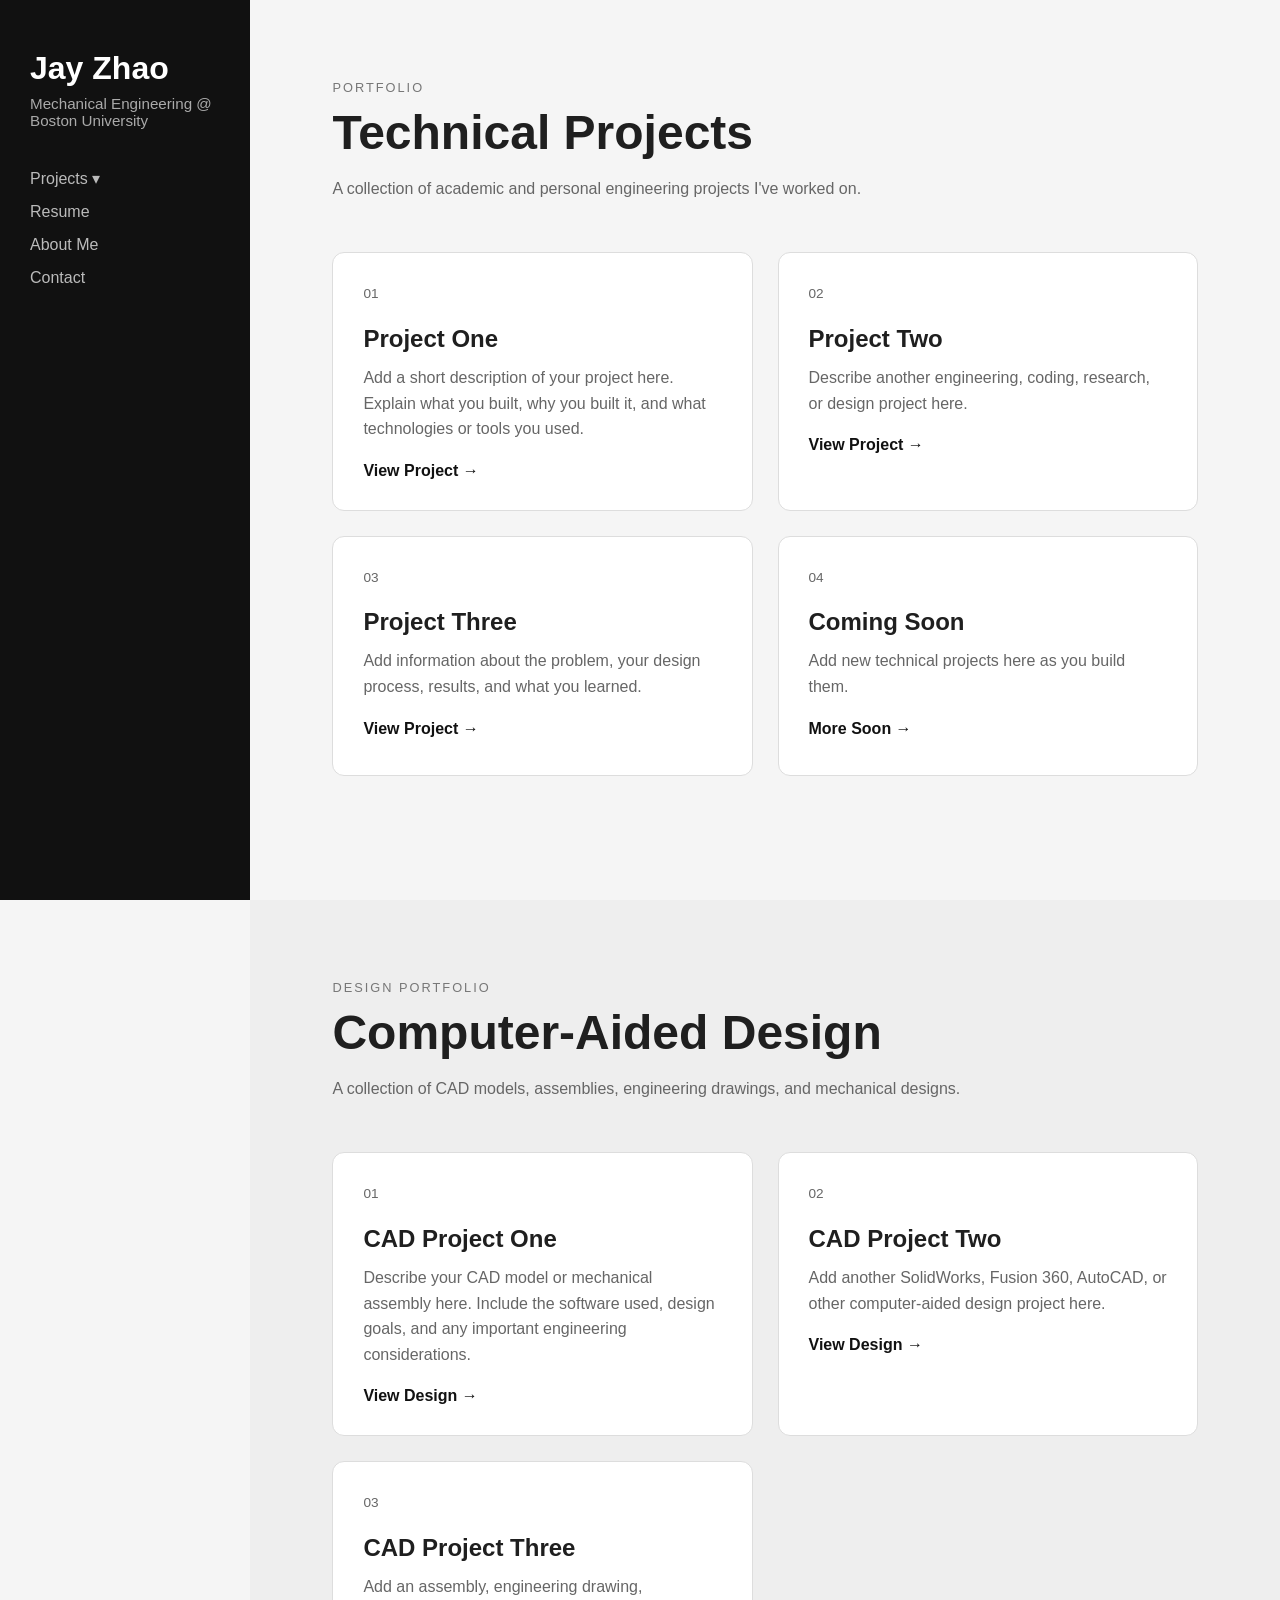
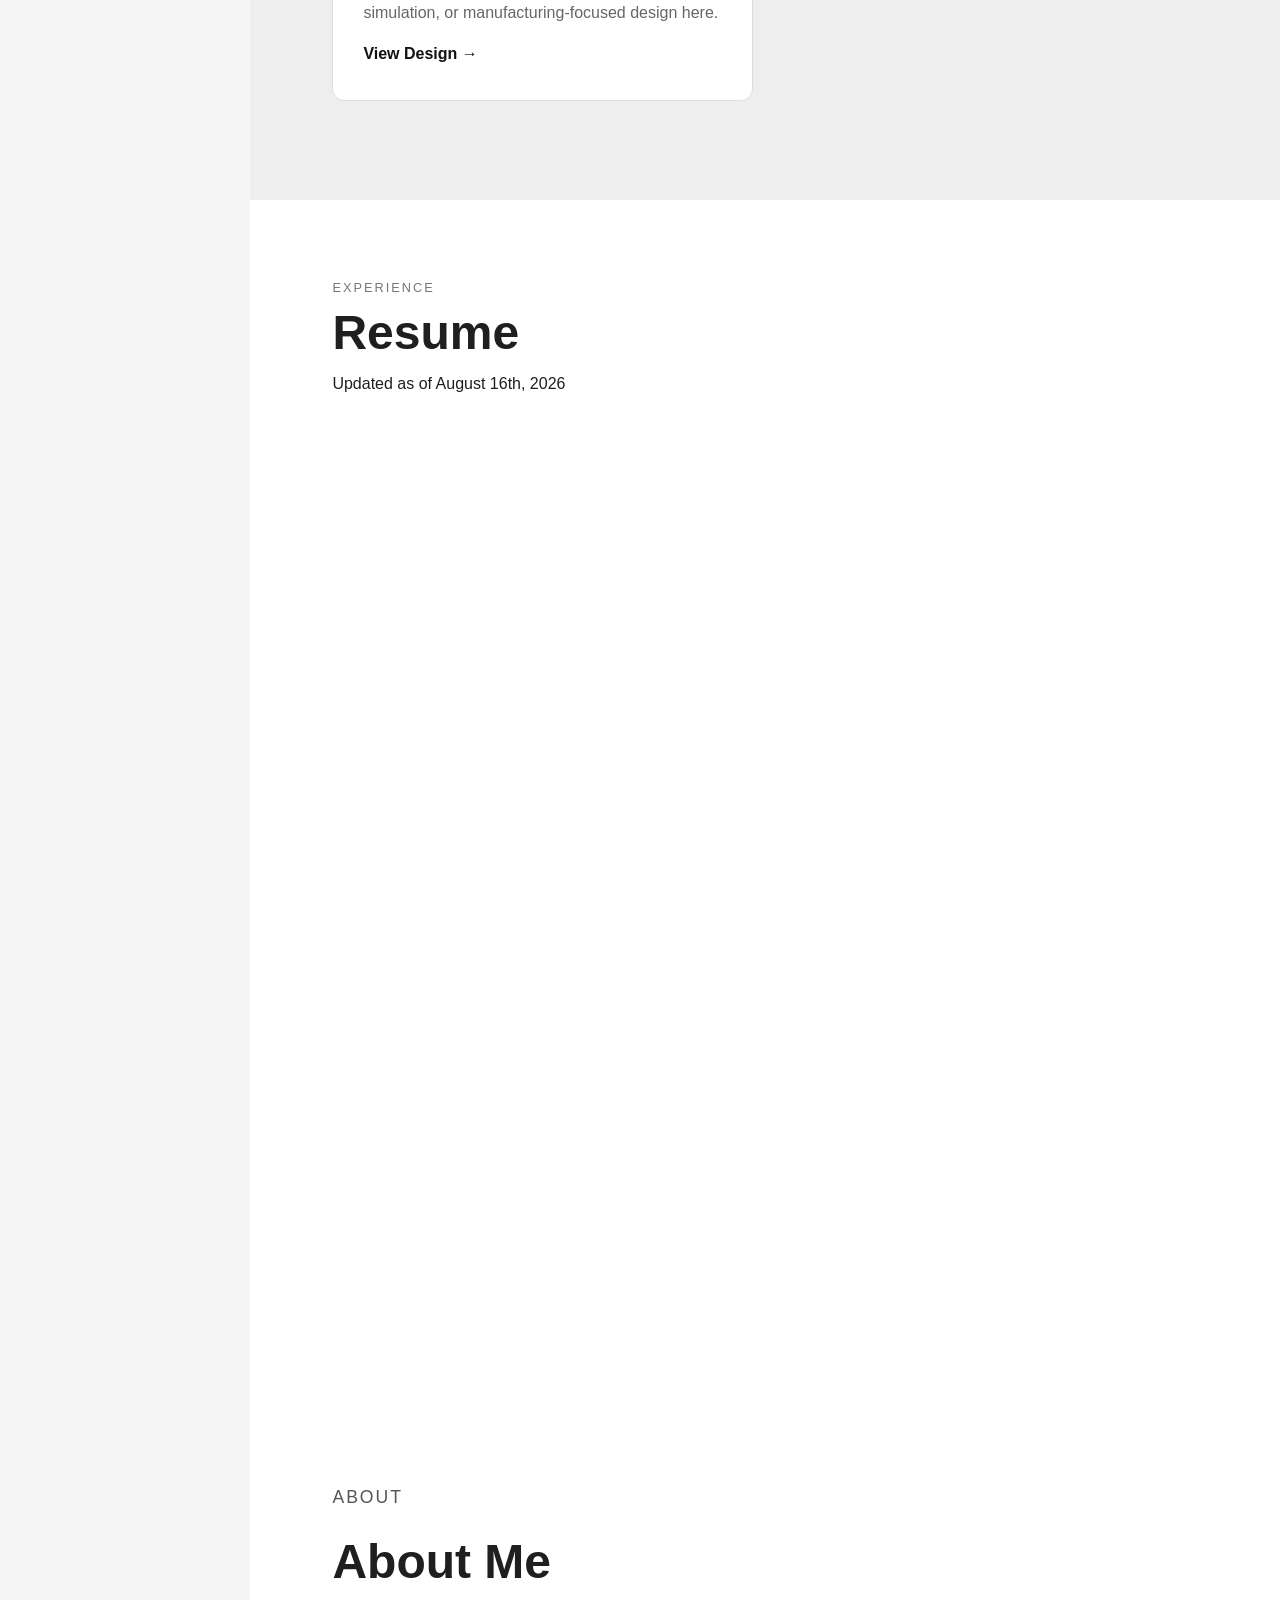
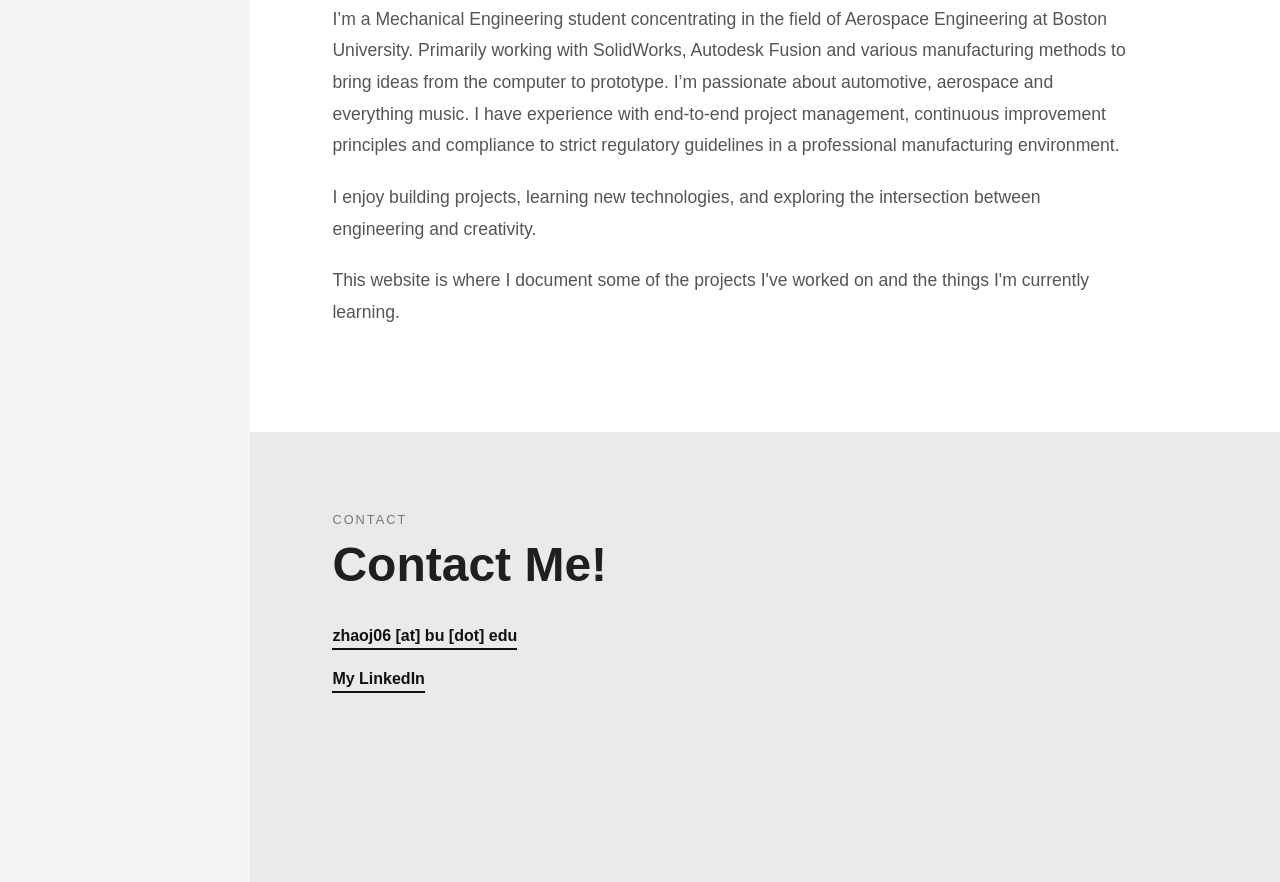
==== index.html @ 16b88229 "Update index.html" ====
<!DOCTYPE html>
<html lang="en">
<head>
  <meta charset="UTF-8" />
  <meta name="viewport" content="width=device-width, initial-scale=1.0" />
  <title>Jay Zhao | Portfolio</title>

  <style>
    * {
      box-sizing: border-box;
      margin: 0;
      padding: 0;
    }

    html {
      scroll-behavior: smooth;
    }

    body {
      font-family: Arial, Helvetica, sans-serif;
      background: #f5f5f5;
      color: #1f1f1f;
    }

    /* LEFT SIDEBAR */
    .sidebar {
      position: fixed;
      left: 0;
      top: 0;
      width: 250px;
      height: 100vh;
      background: #111;
      color: white;
      padding: 50px 30px;
      display: flex;
      flex-direction: column;
      justify-content: space-between;
    }

    .sidebar h1 {
      font-size: 2rem;
      margin-bottom: 8px;
    }

    .sidebar .subtitle {
      color: #aaa;
      font-size: 0.95rem;
      margin-bottom: 40px;
    }

    .nav-links {
      display: flex;
      flex-direction: column;
      gap: 15px;
    }

    .nav-links a {
      color: #bbb;
      text-decoration: none;
      font-size: 1rem;
      transition: 0.2s;
    }

    .nav-links a:hover {
      color: white;
      padding-left: 5px;
    }

    /* PROJECT DROPDOWN */
    .dropdown {
      display: flex;
      flex-direction: column;
    }

    .dropdown-btn {
      background: none;
      border: none;
      color: #bbb;
      font-size: 1rem;
      text-align: left;
      padding: 0;
      cursor: pointer;
      font-family: inherit;
    }

    .dropdown-btn:hover {
      color: white;
    }

    .dropdown-content {
      display: none;
      flex-direction: column;
      gap: 10px;
      margin-top: 12px;
      margin-left: 15px;
    }

    .dropdown:hover .dropdown-content {
      display: flex;
    }

    .dropdown-content a {
      font-size: 0.9rem;
      color: #888;
    }

    .dropdown-content a:hover {
      color: white;
    }

    .sidebar-footer {
      color: #666;
      font-size: 0.8rem;
    }

    /* MAIN CONTENT */
    .main {
      margin-left: 250px;
      min-height: 100vh;
    }

    section {
      padding: 80px 8%;
    }

    /* PROJECTS */
    #technical-projects {
      min-height: 100vh;
    }

    #cad {
      min-height: 100vh;
      background: #eeeeee;
    }

    .section-label {
      text-transform: uppercase;
      letter-spacing: 2px;
      font-size: 0.8rem;
      color: #777;
      margin-bottom: 10px;
    }

    .section-title {
      font-size: 3rem;
      margin-bottom: 15px;
    }

    .section-intro {
      color: #666;
      max-width: 650px;
      margin-bottom: 50px;
      line-height: 1.7;
    }

    .project-grid {
      display: grid;
      grid-template-columns: repeat(2, 1fr);
      gap: 25px;
    }

    .project-card {
      background: white;
      border-radius: 12px;
      padding: 30px;
      min-height: 240px;
      border: 1px solid #ddd;
      transition: 0.25s;
    }

    .project-card:hover {
      transform: translateY(-5px);
      box-shadow: 0 12px 30px rgba(0, 0, 0, 0.08);
    }

    .project-number {
      color: #999;
      font-size: 0.85rem;
      margin-bottom: 35px;
    }

    .project-card h2 {
      font-size: 1.5rem;
      margin-bottom: 12px;
    }

    .project-card p {
      color: #666;
      line-height: 1.6;
      margin-bottom: 20px;
    }

    .project-card a {
      color: #111;
      font-weight: bold;
      text-decoration: none;
    }

    .project-card a:hover {
      text-decoration: underline;
    }

    /* RESUME */
    #resume {
      background: white;
    }

    /* ABOUT */
    #about {
      background: white;
      min-height: 70vh;
    }

    .about-content {
      max-width: 800px;
    }

    .about-content p {
      font-size: 1.1rem;
      line-height: 1.8;
      color: #555;
      margin-bottom: 20px;
    }

    /* CONTACT */
    #contact {
      background: #eaeaea;
      min-height: 50vh;
    }

    .contact-link {
      display: inline-block;
      margin-top: 20px;
      color: #111;
      font-weight: bold;
      text-decoration: none;
      border-bottom: 2px solid #111;
      padding-bottom: 3px;
    }

    /* MOBILE */
    @media (max-width: 800px) {
      .sidebar {
        position: relative;
        width: 100%;
        height: auto;
        padding: 30px 25px;
      }

      .sidebar-footer {
        display: none;
      }

      .nav-links {
        margin-top: 25px;
      }

      .main {
        margin-left: 0;
      }

      .project-grid {
        grid-template-columns: 1fr;
      }

      .section-title {
        font-size: 2.3rem;
      }

      .dropdown-content {
        display: flex;
      }
    }
  </style>
</head>

<body>

  <aside class="sidebar">

    <div>
      <h1>Jay Zhao</h1>

      <p class="subtitle">
        Mechanical Engineering @ Boston University
      </p>

      <nav class="nav-links">

        <div class="dropdown">
          <button class="dropdown-btn">Projects ▾</button>

          <div class="dropdown-content">
            <a href="#technical-projects">Technical Projects</a>
            <a href="#cad">Computer-Aided Design</a>
          </div>
        </div>

        <a href="#resume">Resume</a>
        <a href="#about">About Me</a>
        <a href="#contact">Contact</a>

      </nav>
    </div>

    <div class="sidebar-footer">
    </div>

  </aside>


  <main class="main">

    <!-- TECHNICAL PROJECTS -->
    <section id="technical-projects">

      <p class="section-label">Portfolio</p>

      <h1 class="section-title">
        Technical Projects
      </h1>

      <p class="section-intro">
        A collection of academic and personal engineering projects
        I've worked on.
      </p>


      <div class="project-grid">

        <div class="project-card">
          <p class="project-number">01</p>

          <h2>Project One</h2>

          <p>
            Add a short description of your project here. Explain what
            you built, why you built it, and what technologies or tools
            you used.
          </p>

          <a href="#">View Project →</a>
        </div>


        <div class="project-card">
          <p class="project-number">02</p>

          <h2>Project Two</h2>

          <p>
            Describe another engineering, coding, research, or design
            project here.
          </p>

          <a href="#">View Project →</a>
        </div>


        <div class="project-card">
          <p class="project-number">03</p>

          <h2>Project Three</h2>

          <p>
            Add information about the problem, your design process,
            results, and what you learned.
          </p>

          <a href="#">View Project →</a>
        </div>


        <div class="project-card">
          <p class="project-number">04</p>

          <h2>Coming Soon</h2>

          <p>
            Add new technical projects here as you build them.
          </p>

          <a href="#">More Soon →</a>
        </div>

      </div>

    </section>


    <!-- COMPUTER-AIDED DESIGN -->
    <section id="cad">

      <p class="section-label">Design Portfolio</p>

      <h1 class="section-title">
        Computer-Aided Design
      </h1>

      <p class="section-intro">
        A collection of CAD models, assemblies, engineering drawings,
        and mechanical designs.
      </p>


      <div class="project-grid">

        <div class="project-card">
          <p class="project-number">01</p>

          <h2>CAD Project One</h2>

          <p>
            Describe your CAD model or mechanical assembly here.
            Include the software used, design goals, and any important
            engineering considerations.
          </p>

          <a href="#">View Design →</a>
        </div>


        <div class="project-card">
          <p class="project-number">02</p>

          <h2>CAD Project Two</h2>

          <p>
            Add another SolidWorks, Fusion 360, AutoCAD, or other
            computer-aided design project here.
          </p>

          <a href="#">View Design →</a>
        </div>


        <div class="project-card">
          <p class="project-number">03</p>

          <h2>CAD Project Three</h2>

          <p>
            Add an assembly, engineering drawing, simulation, or
            manufacturing-focused design here.
          </p>

          <a href="#">View Design →</a>
        </div>

      </div>

    </section>


    <!-- RESUME -->
    <section id="resume">

      <p class="section-label">Experience</p>

      <h1 class="section-title">
        Resume
      </h1>

      <p>
        Updated as of August 16th, 2026
      </p>

      <iframe
        src="Zhao Resume 8-13.pdf"
        width="100%"
        height="900px"
        style="border: none; margin-top: 25px;">
      </iframe>

    </section>


    <!-- ABOUT -->
    <section id="about">

      <div class="about-content">

        <p class="section-label">About</p>

        <h1 class="section-title">
          About Me
        </h1>

        <p>
        I’m a Mechanical Engineering student concentrating in the field of Aerospace Engineering at
        Boston University. Primarily working with SolidWorks, Autodesk Fusion
        and various manufacturing methods to bring ideas from the computer to prototype. I’m passionate about automotive, aerospace and everything music. 

        I have experience with end-to-end project management, continuous improvement principles 
        and compliance to strict regulatory guidelines in a professional manufacturing environment.
        </p>

        <p>
          I enjoy building projects, learning new technologies, and
          exploring the intersection between engineering and creativity.
        </p>

        <p>
          This website is where I document some of the projects I've
          worked on and the things I'm currently learning.
        </p>

      </div>

    </section>


    <!-- CONTACT -->
    <section id="contact">

      <p class="section-label">Contact</p>

      <h1 class="section-title">
        Contact Me!
      </h1>

      <a
        class="contact-link"
        href="mailto:zhaoj06@bu.edu"
      >
        zhaoj06 [at] bu [dot] edu
      </a>

      <br>

      <a
        class="contact-link"
        href="https://www.linkedin.com/in/jzhaonys"
        target="_blank"
      >
        My LinkedIn
      </a>

    </section>

  </main>

</body>
</html>
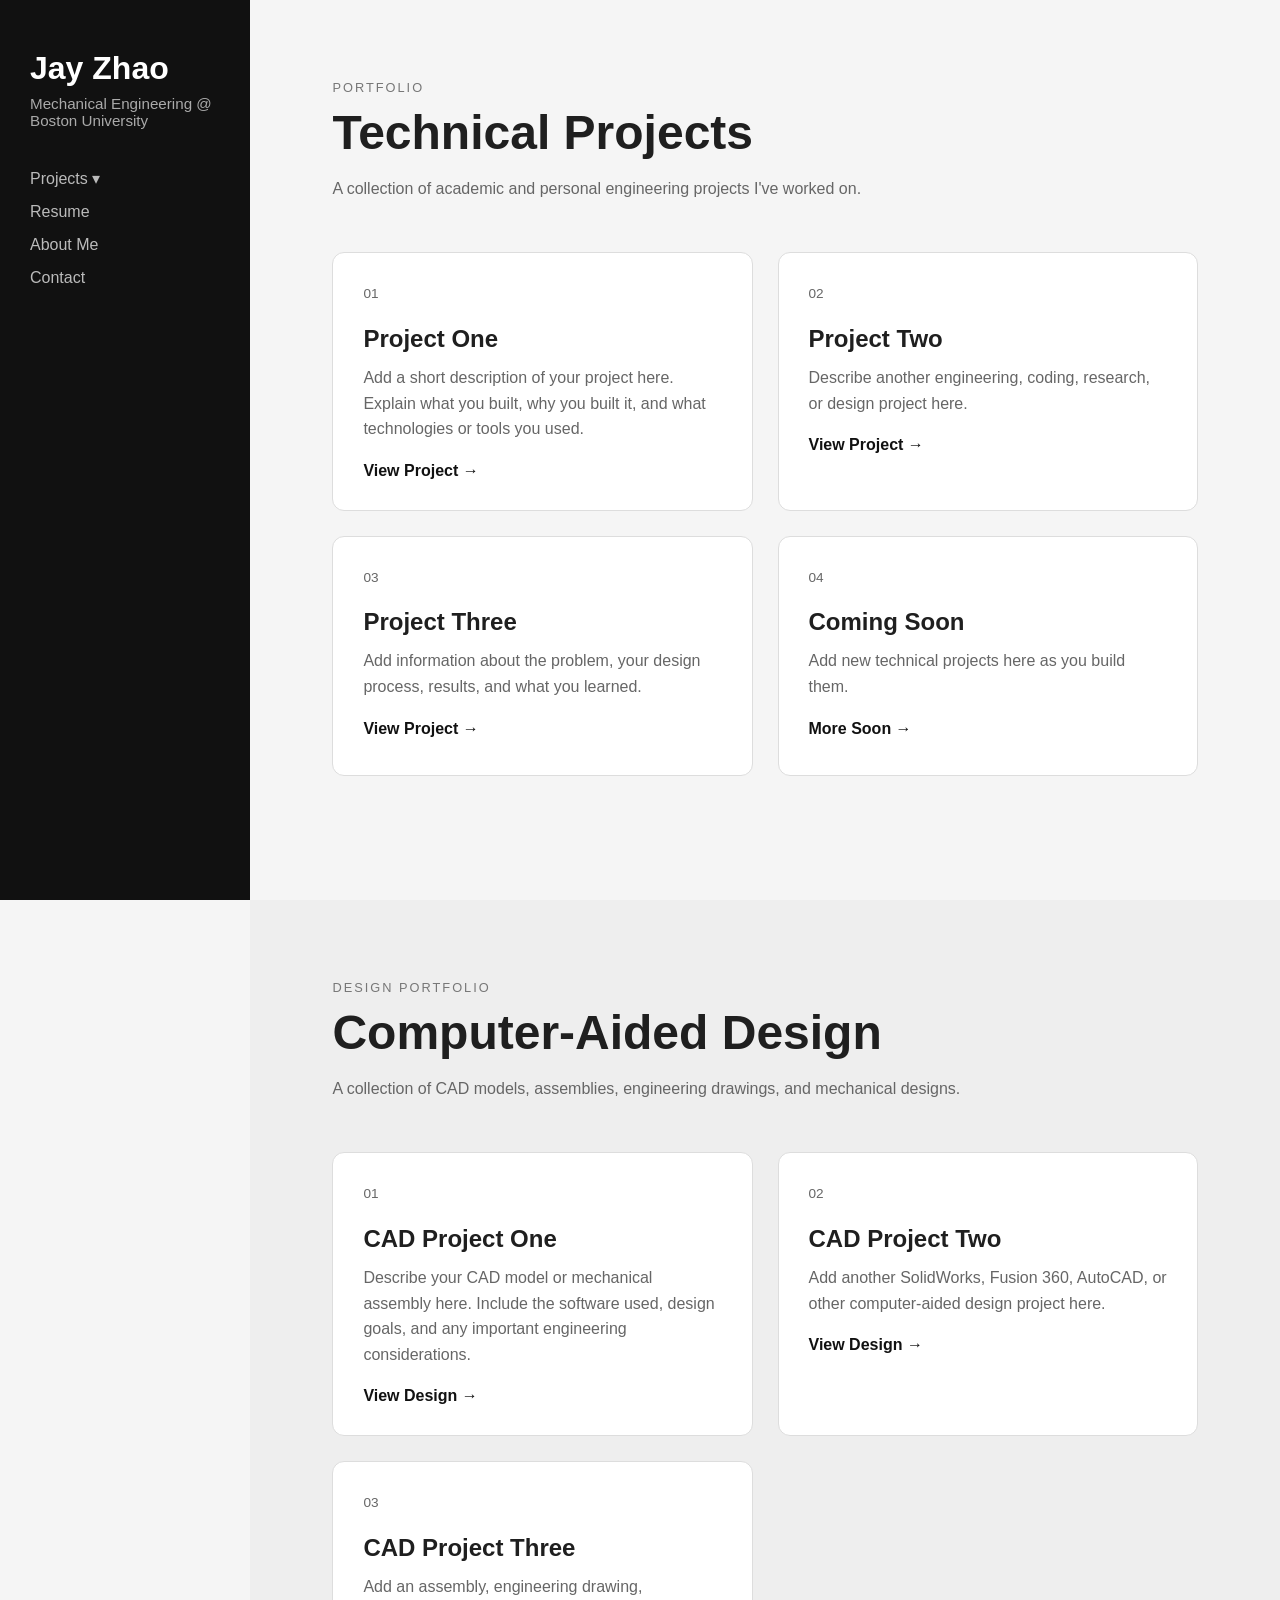
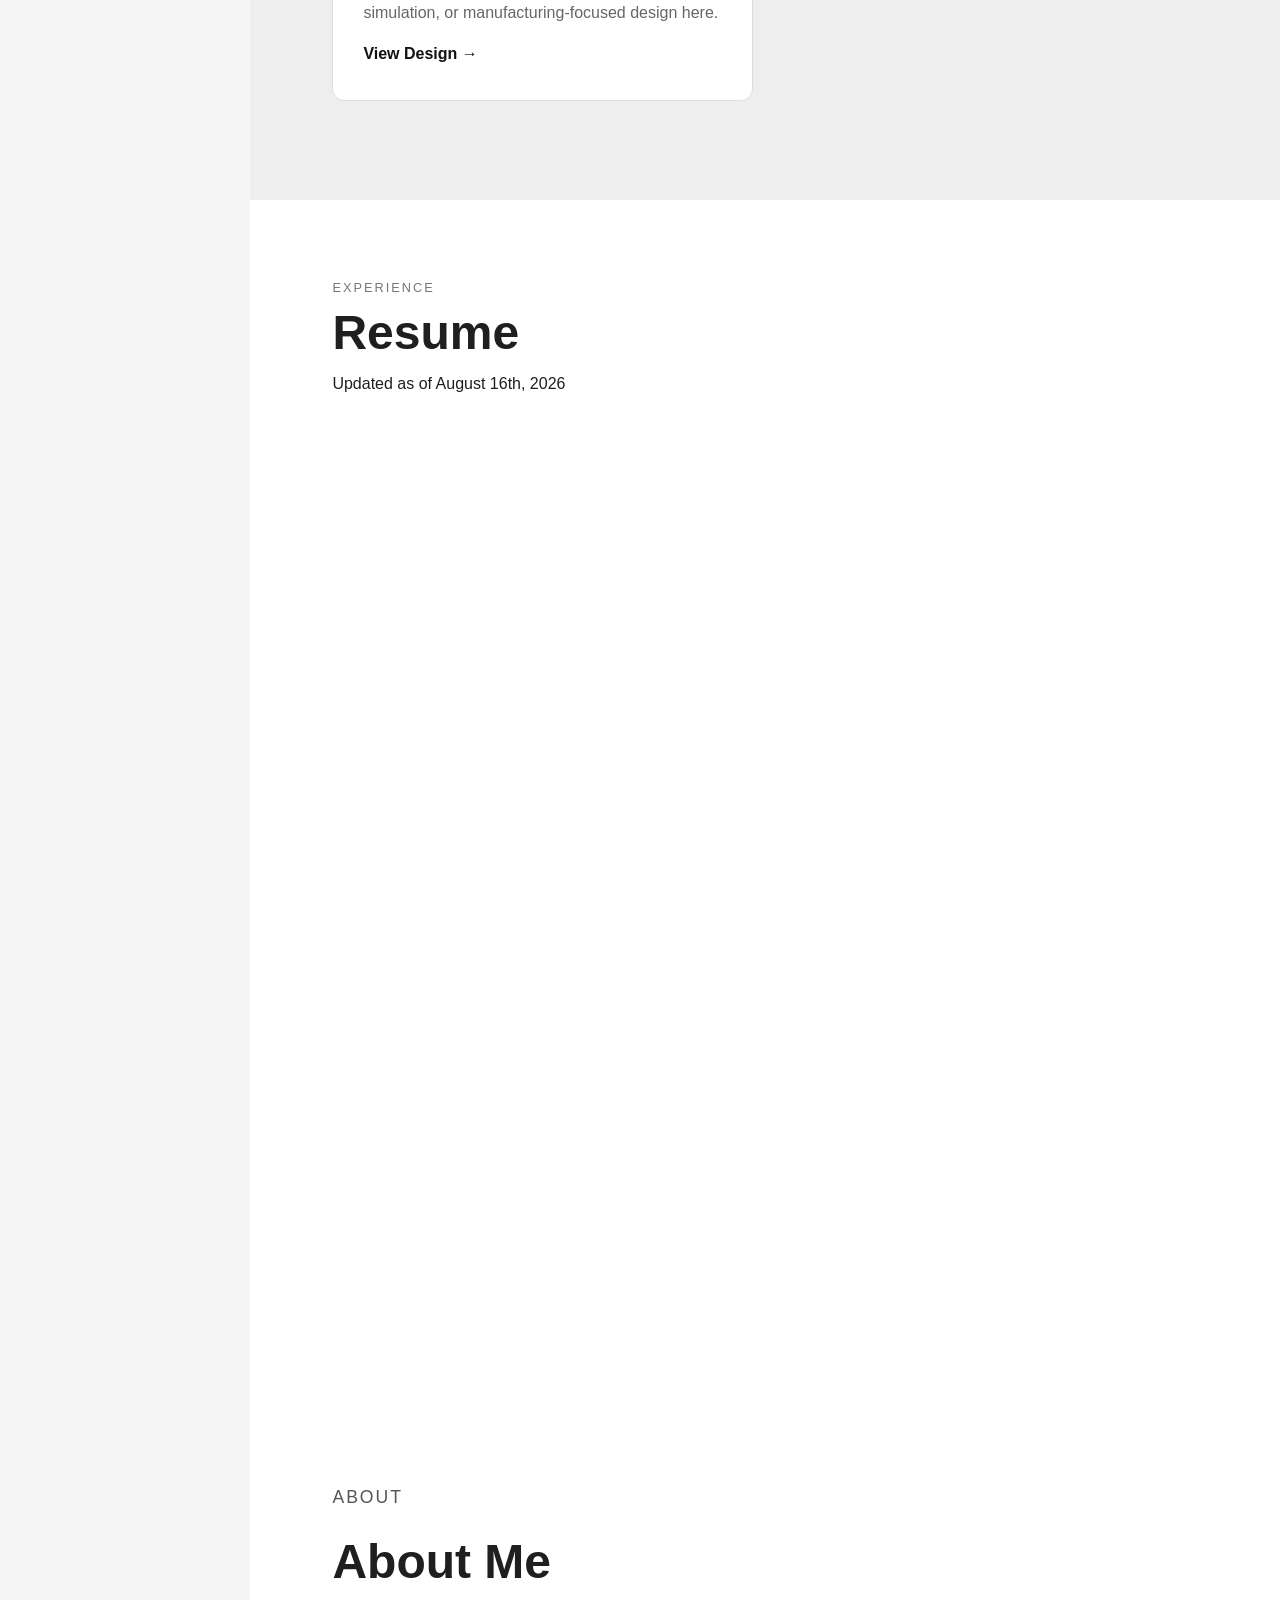
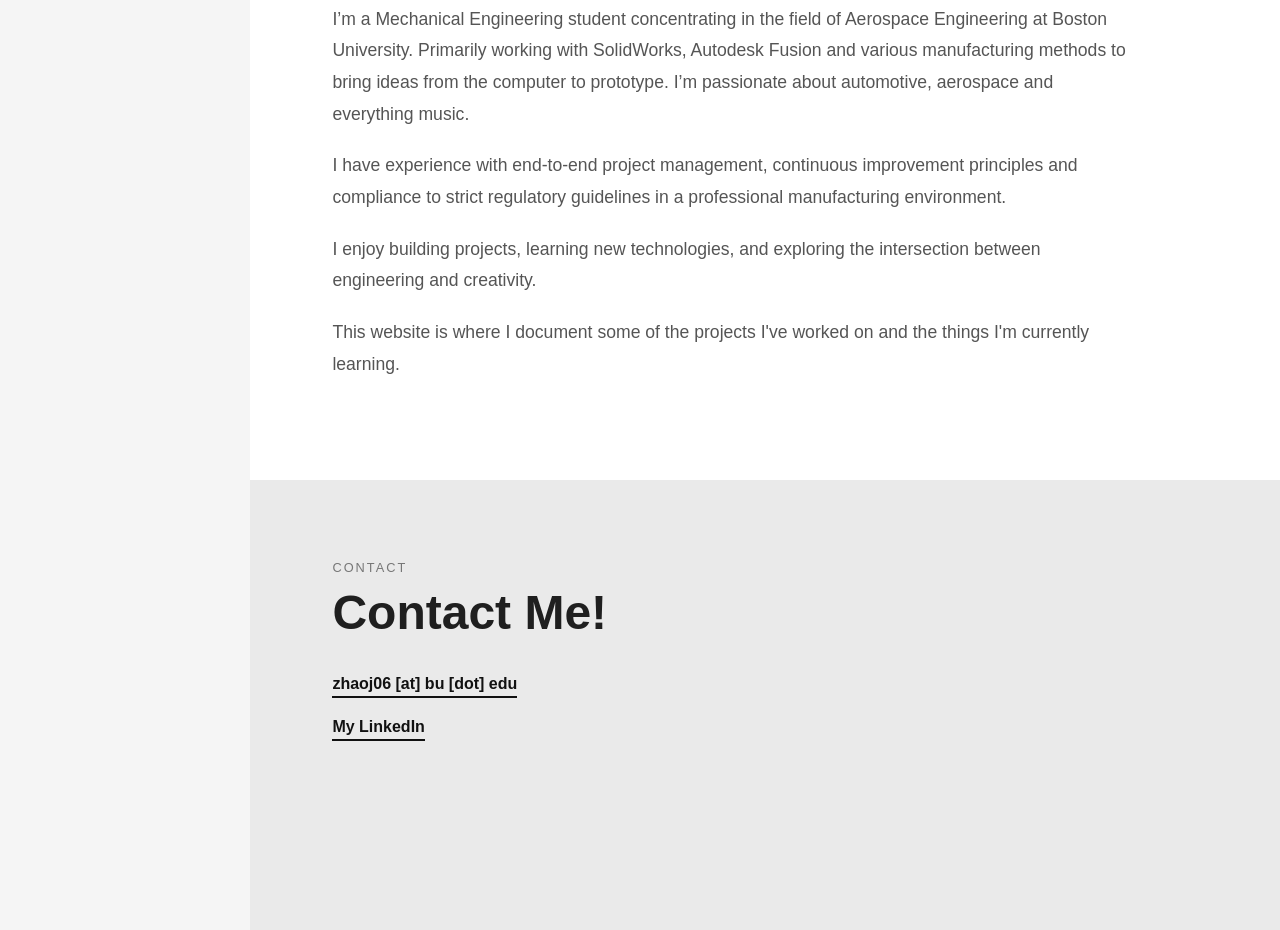
==== commit f99fc87a: "Update index.html" ====
--- a/index.html
+++ b/index.html
@@ -489,8 +489,10 @@
         <p>
         I’m a Mechanical Engineering student concentrating in the field of Aerospace Engineering at
         Boston University. Primarily working with SolidWorks, Autodesk Fusion
-        and various manufacturing methods to bring ideas from the computer to prototype. I’m passionate about automotive, aerospace and everything music. 
-
+        and various manufacturing methods to bring ideas from the computer to prototype.
+        I’m passionate about automotive, aerospace and everything music. 
+        </p>
+        <p>
         I have experience with end-to-end project management, continuous improvement principles 
         and compliance to strict regulatory guidelines in a professional manufacturing environment.
         </p>
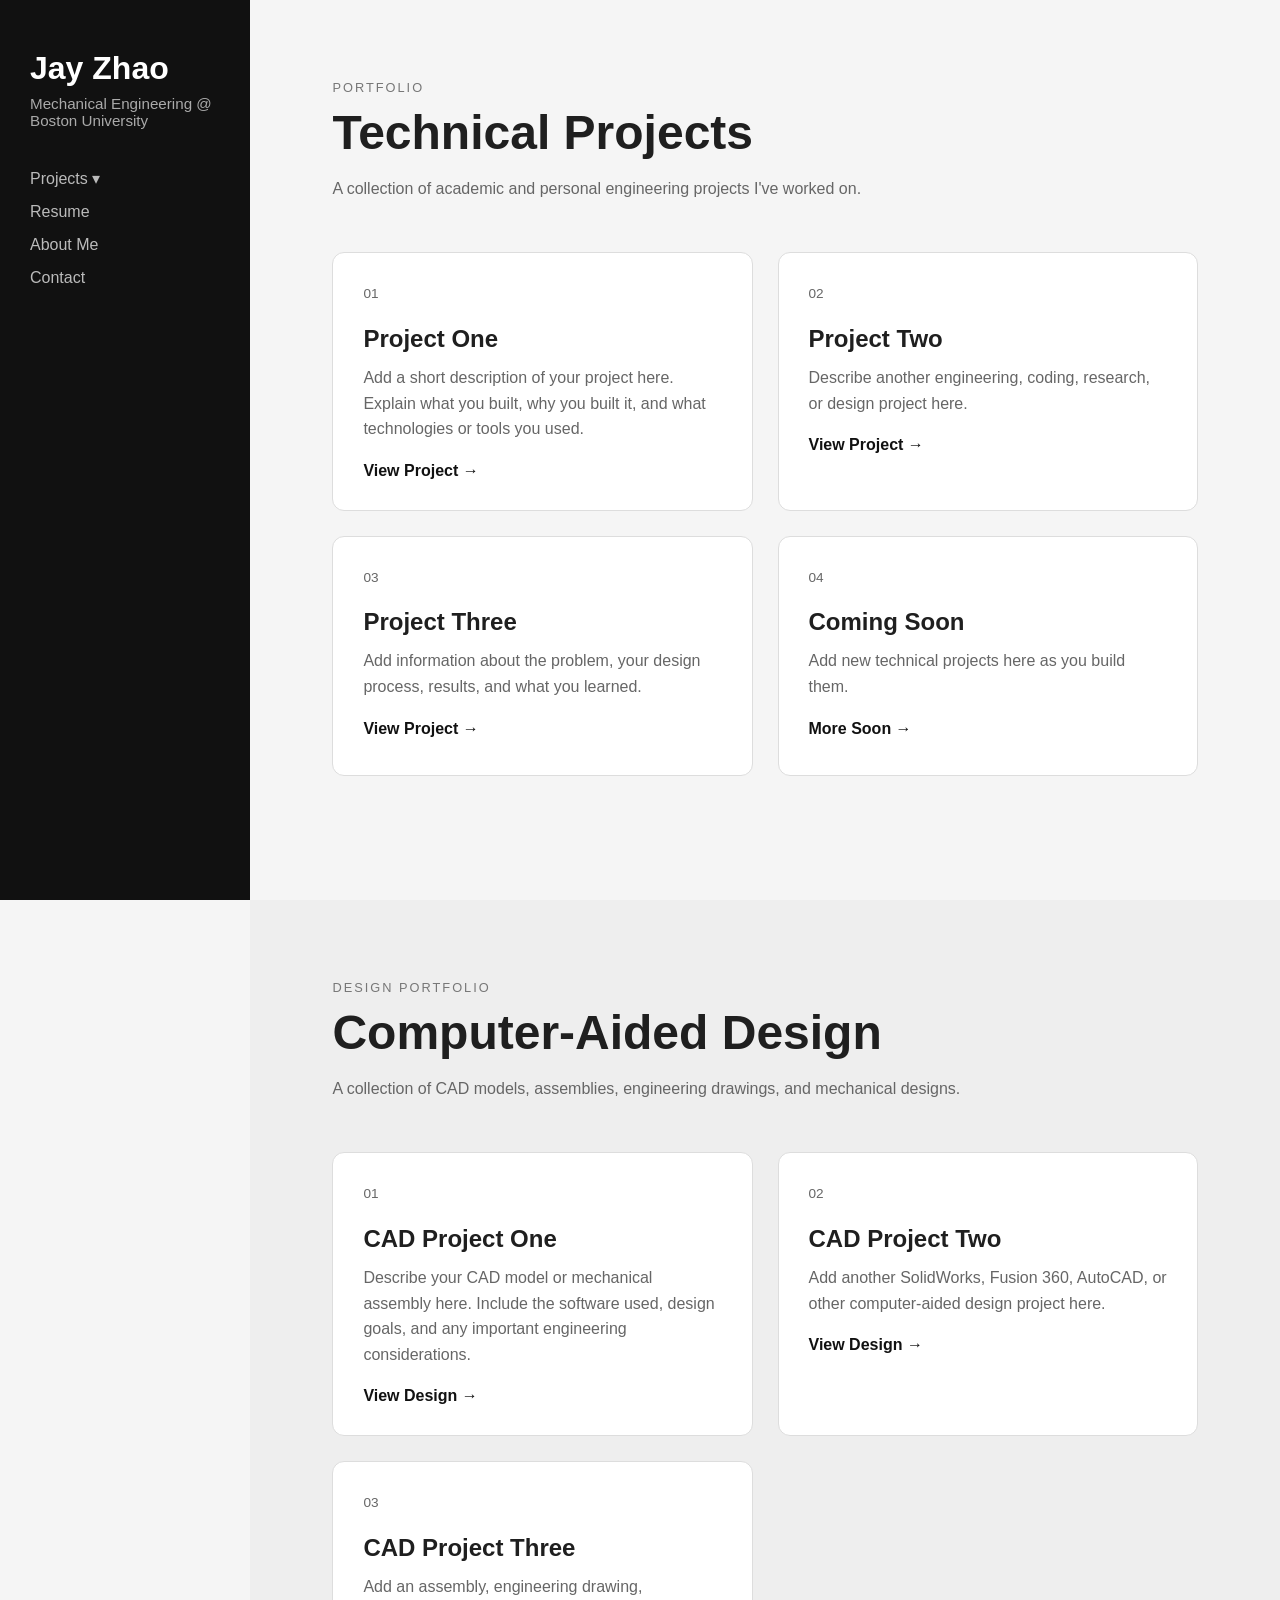
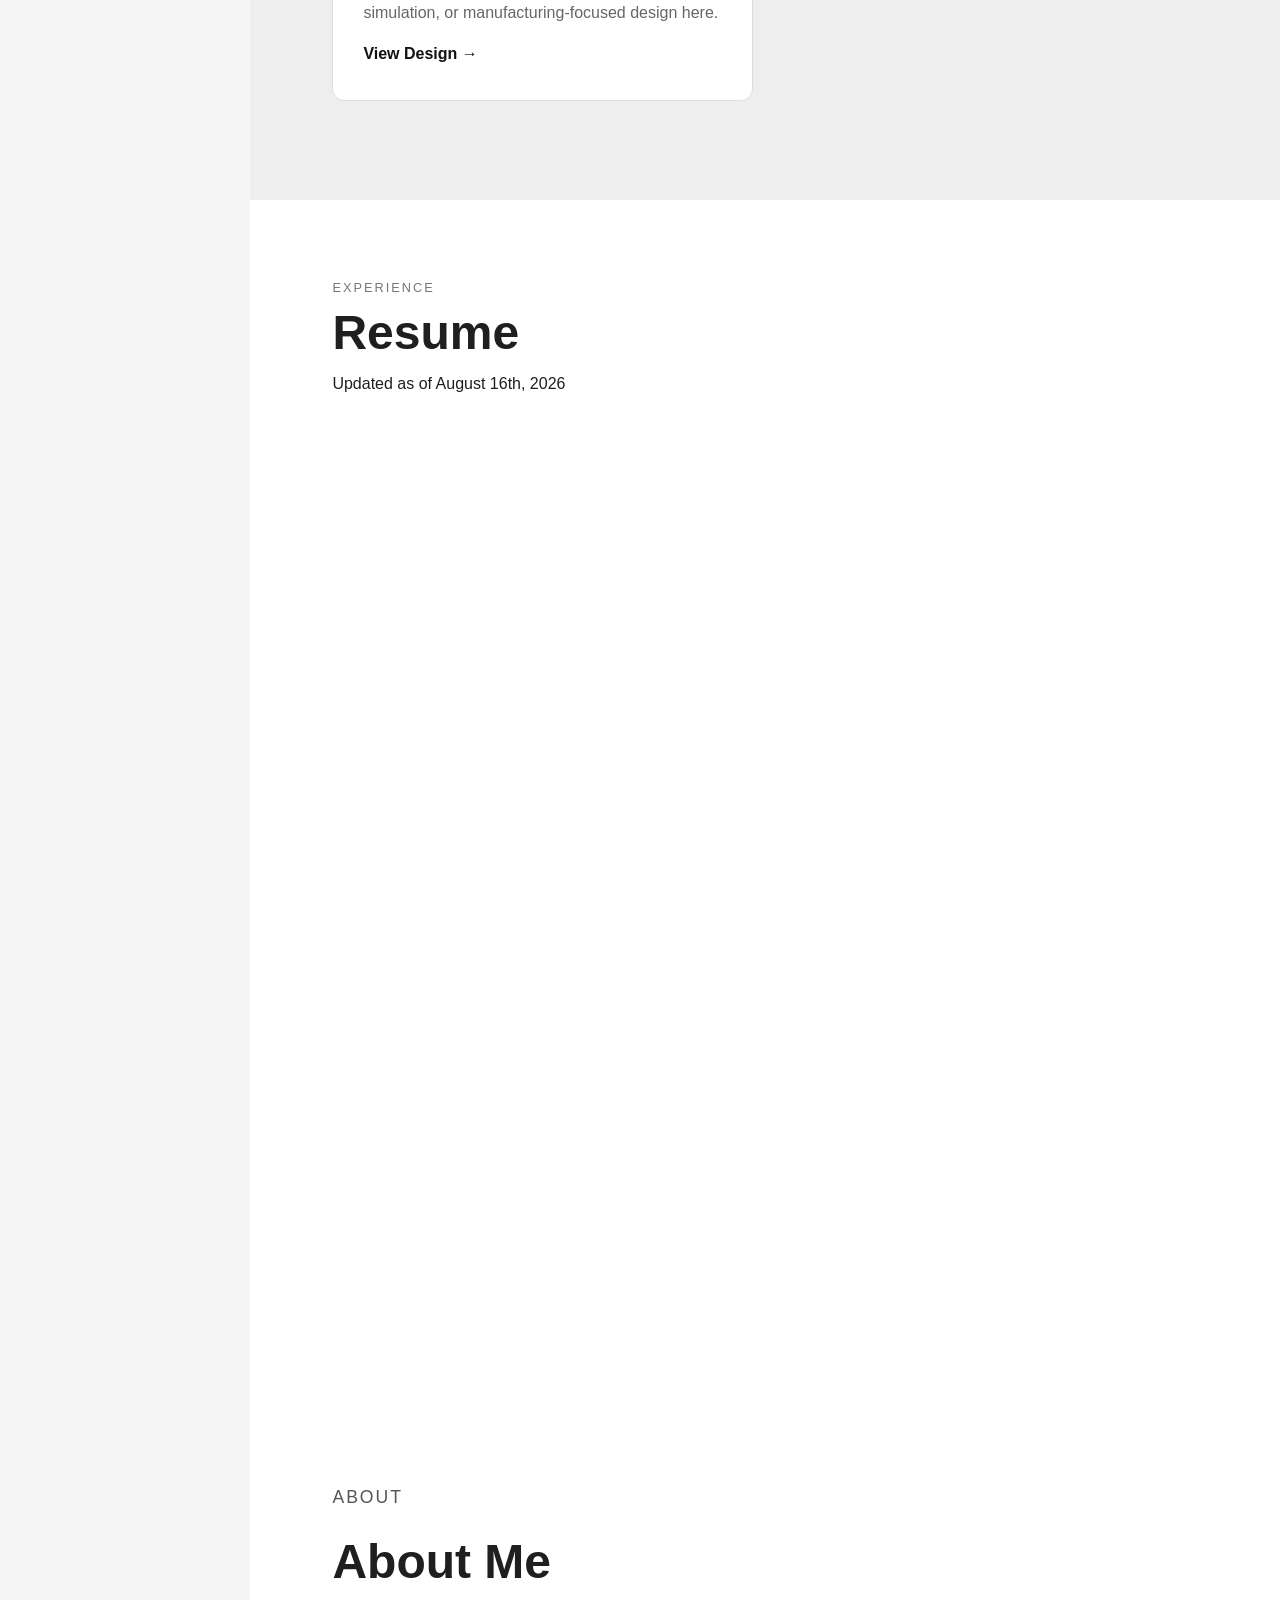
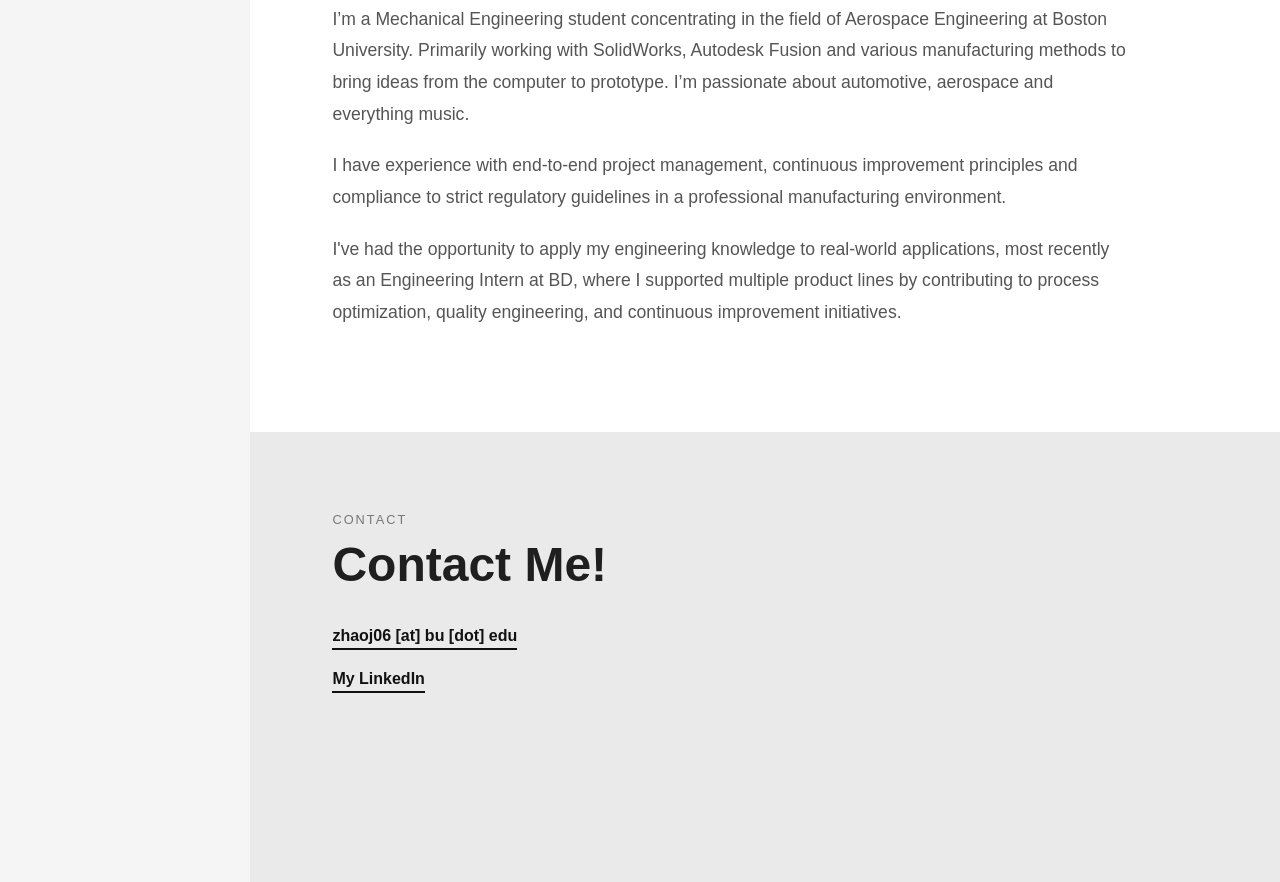
==== commit 385e8edc: "Restore index.html with original content" ====
--- a/index.html
+++ b/index.html
@@ -498,14 +498,11 @@
         </p>
 
         <p>
-          I enjoy building projects, learning new technologies, and
-          exploring the intersection between engineering and creativity.
+       I've had the opportunity to apply my engineering knowledge to real-world applications, 
+        most recently as an Engineering Intern at BD, where I supported multiple product lines by
+        contributing to process optimization, quality engineering, and continuous improvement initiatives. 
         </p>
 
-        <p>
-          This website is where I document some of the projects I've
-          worked on and the things I'm currently learning.
-        </p>
 
       </div>
 
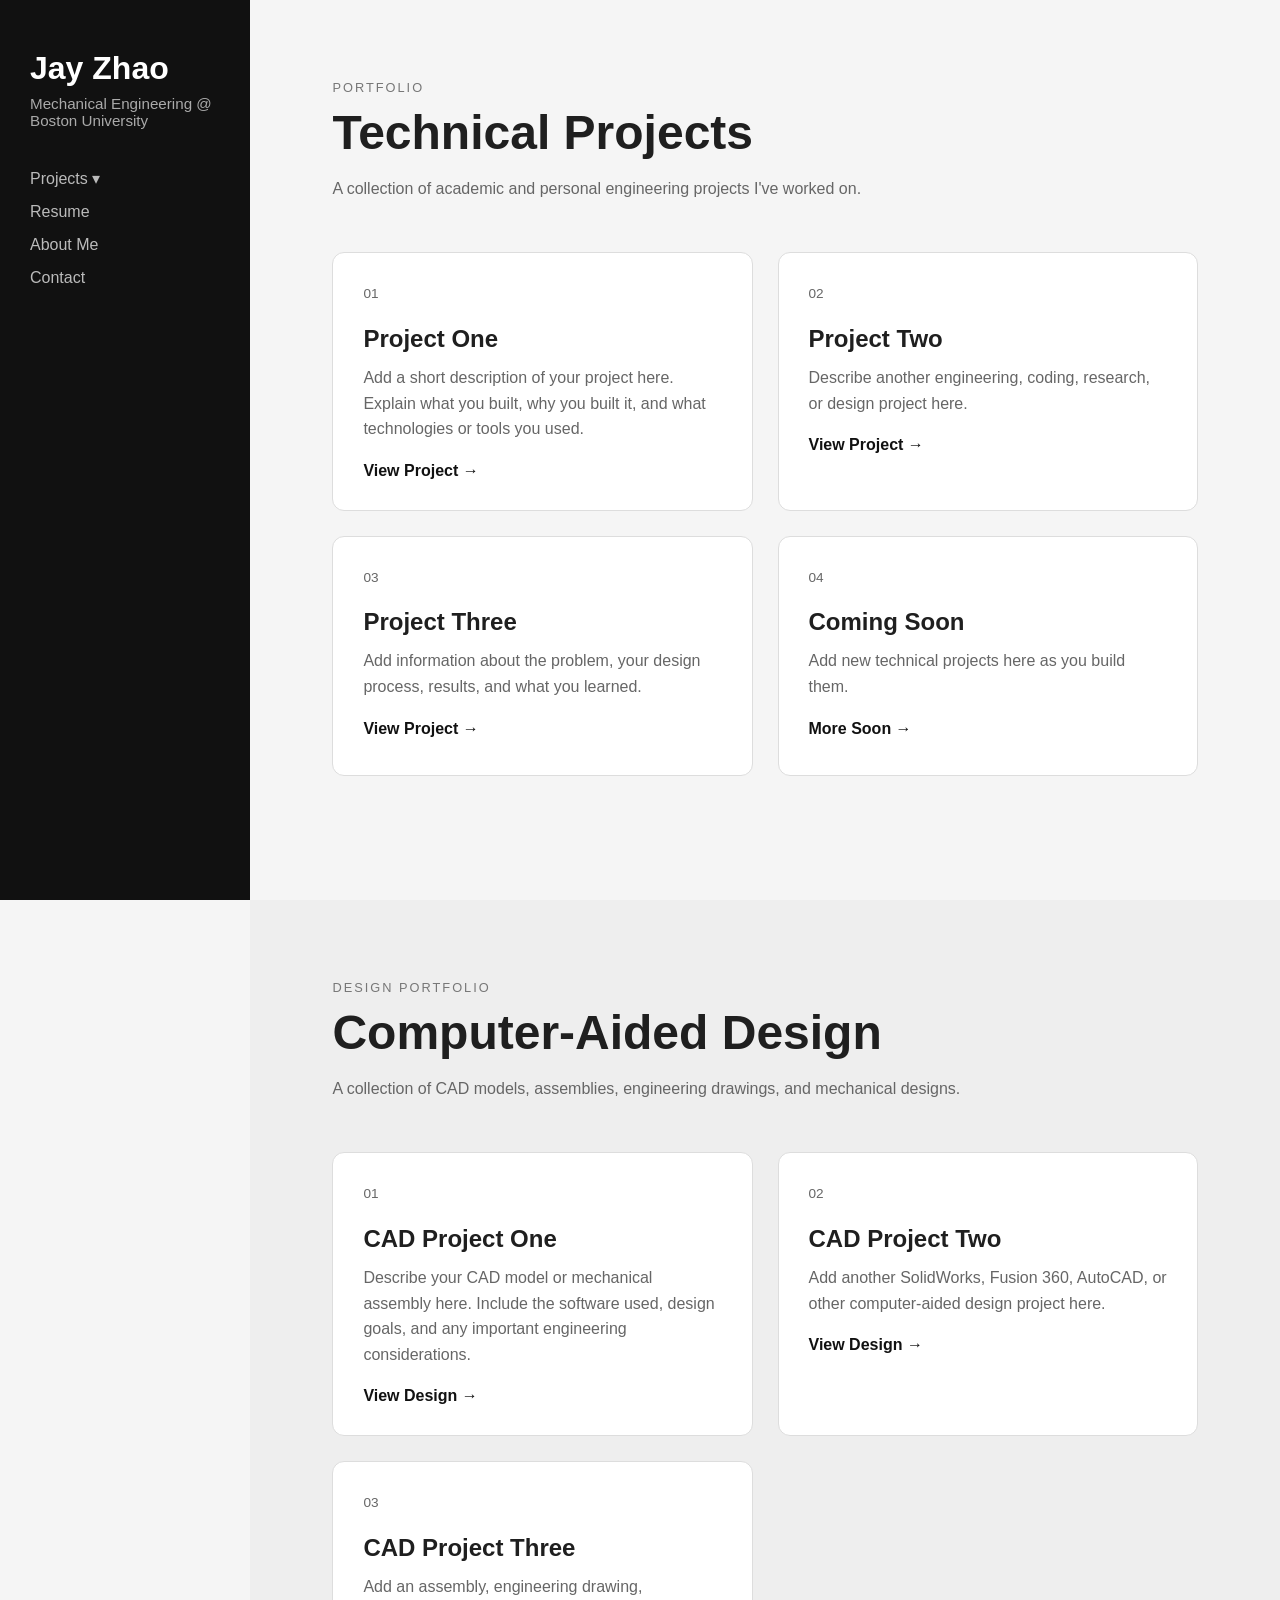
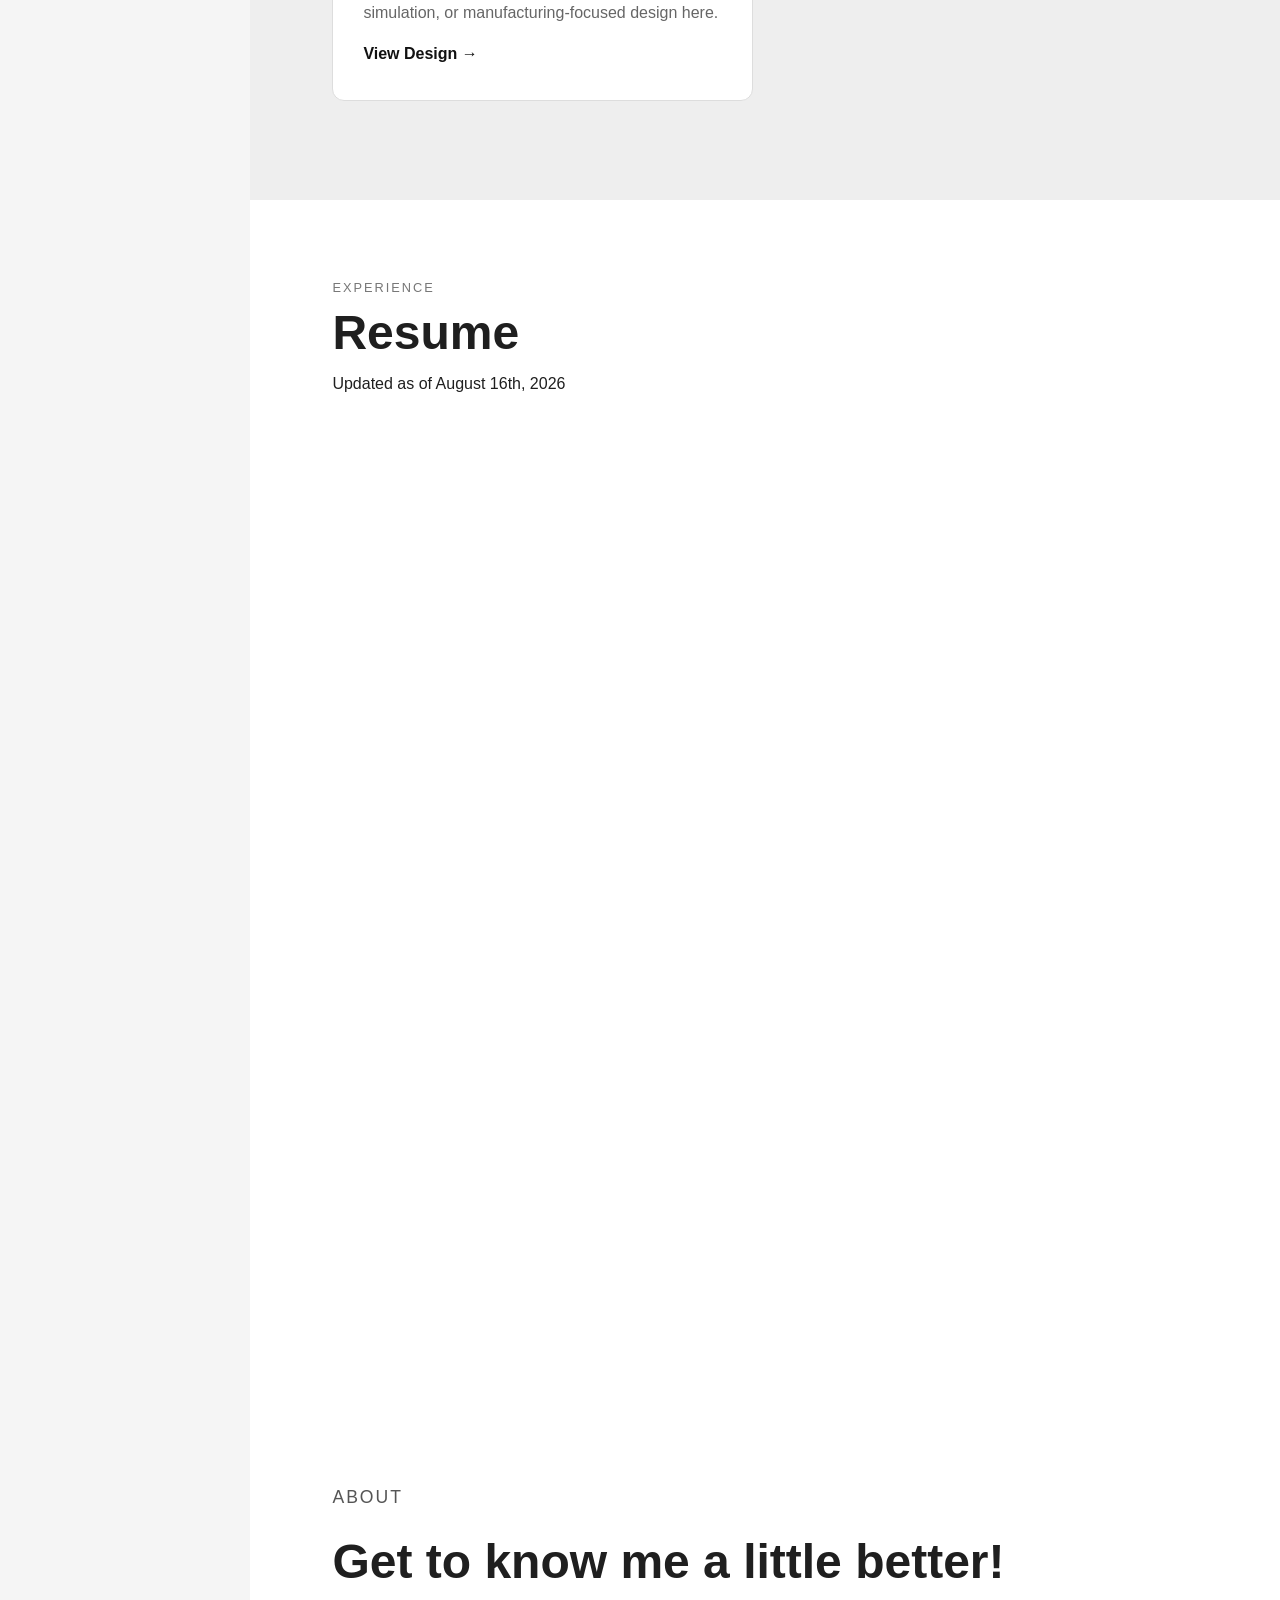
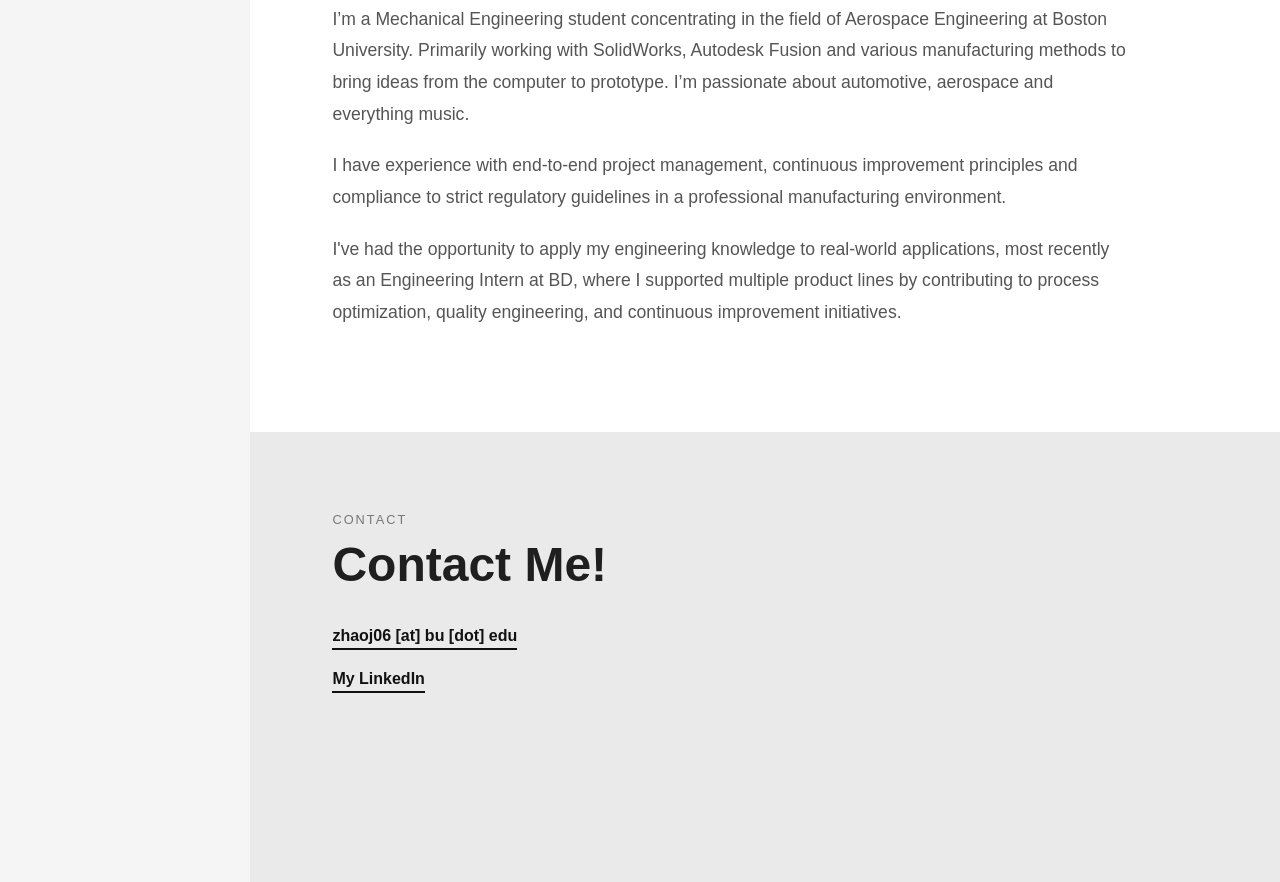
==== commit 326fde5e: "Update index.html" ====
--- a/index.html
+++ b/index.html
@@ -483,7 +483,7 @@
         <p class="section-label">About</p>
 
         <h1 class="section-title">
-          About Me
+          Get to know me a little better!
         </h1>
 
         <p>
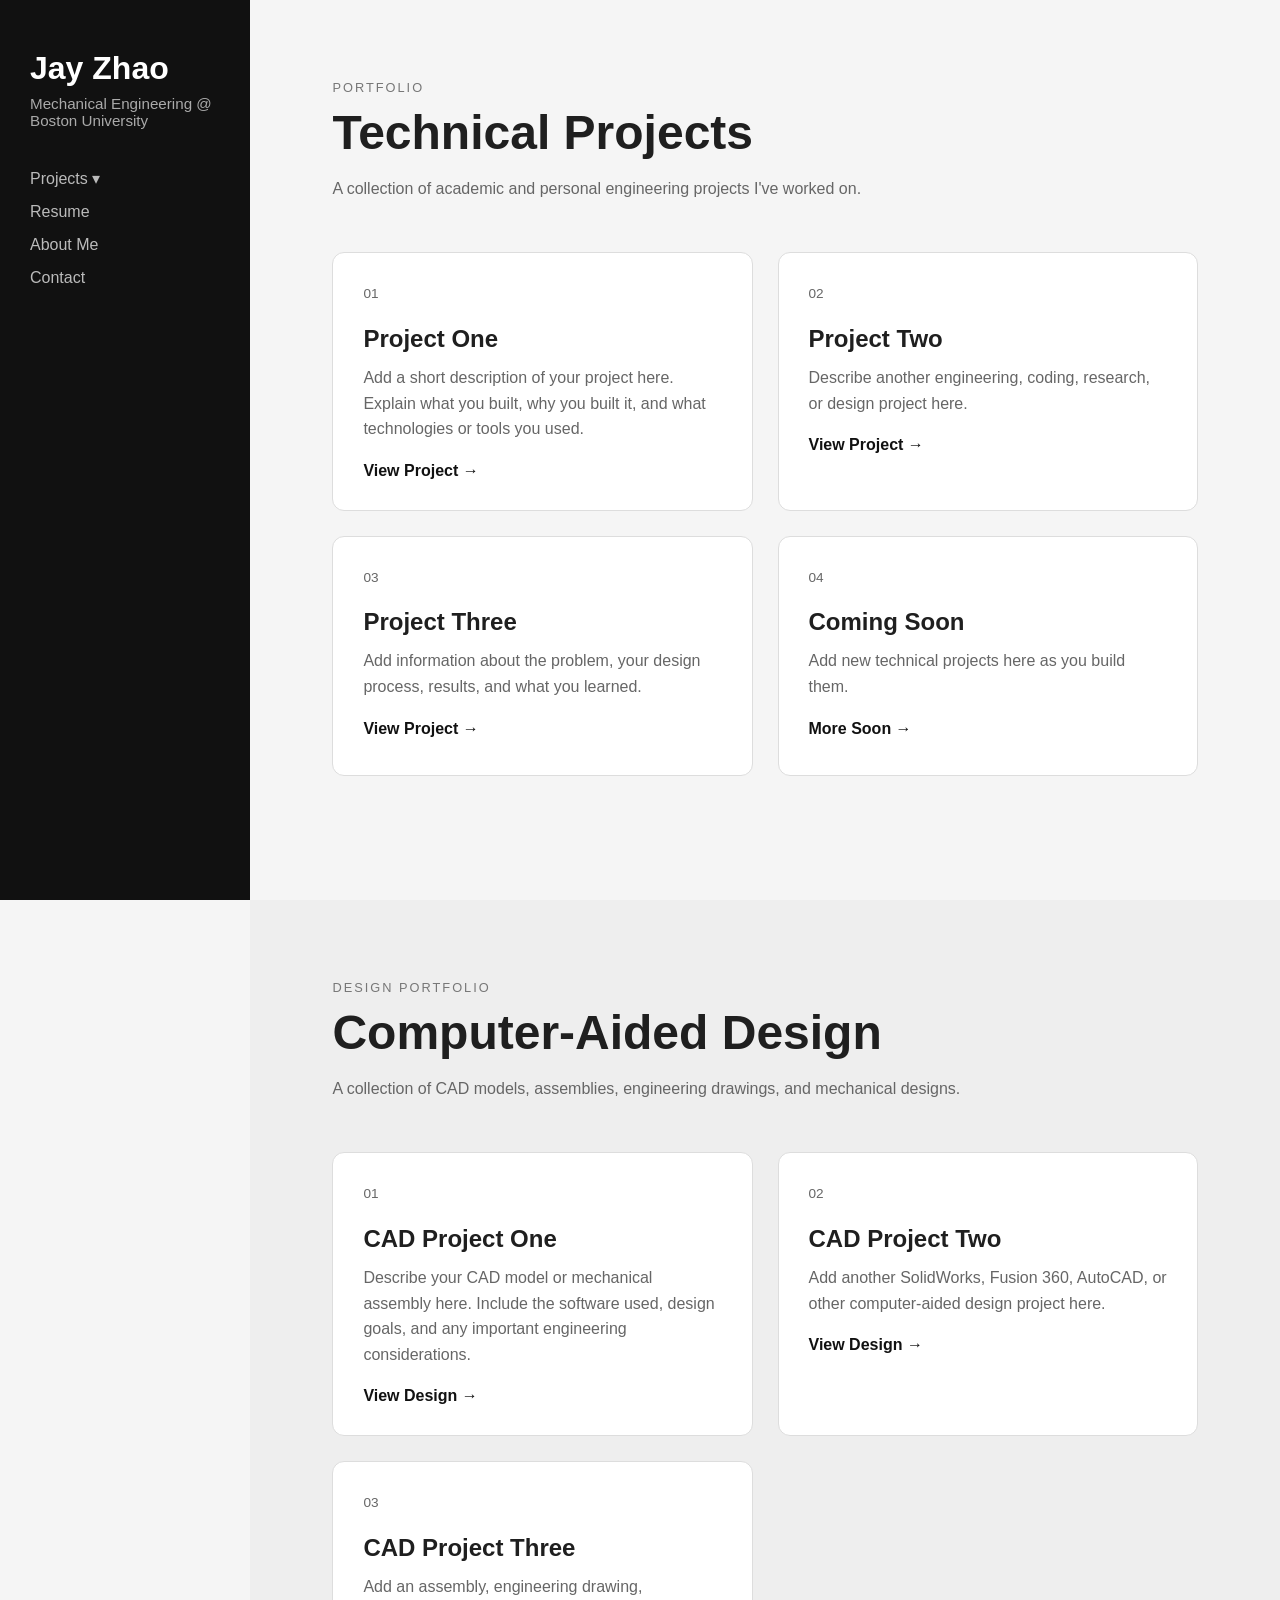
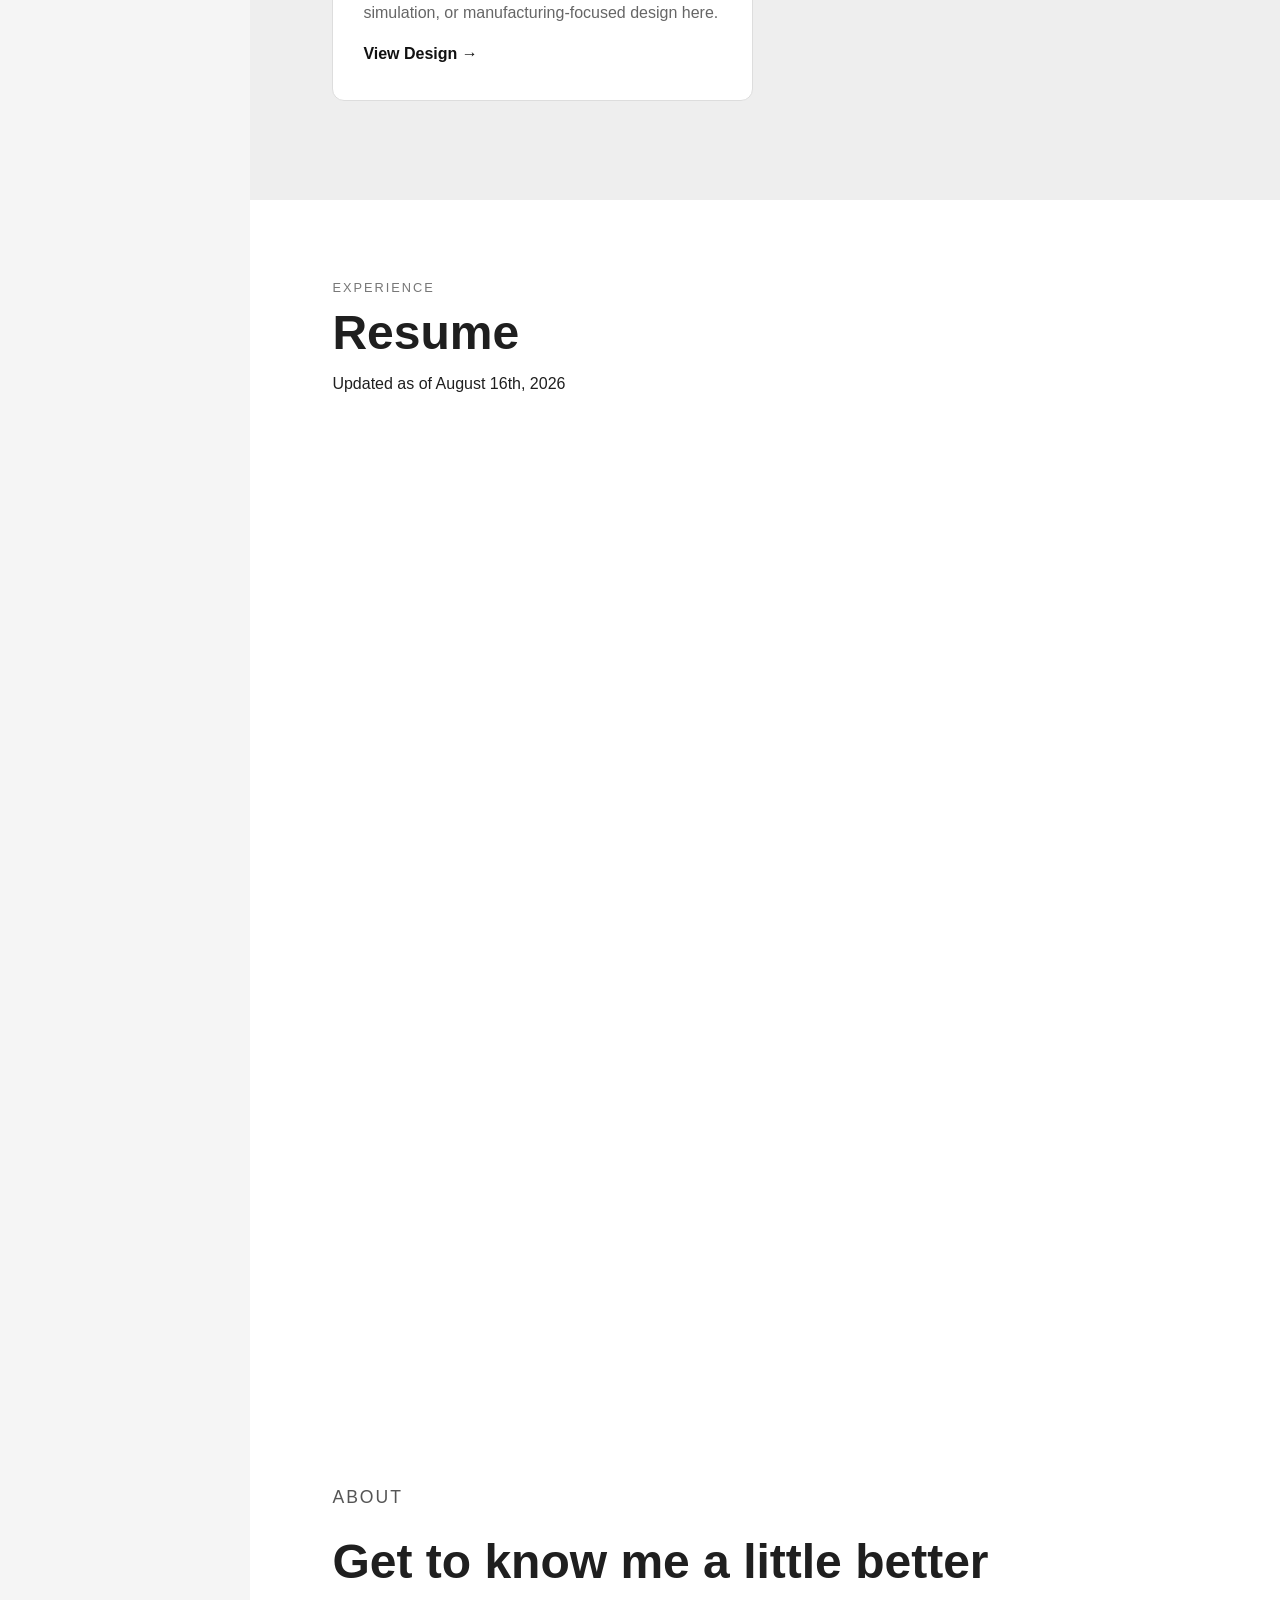
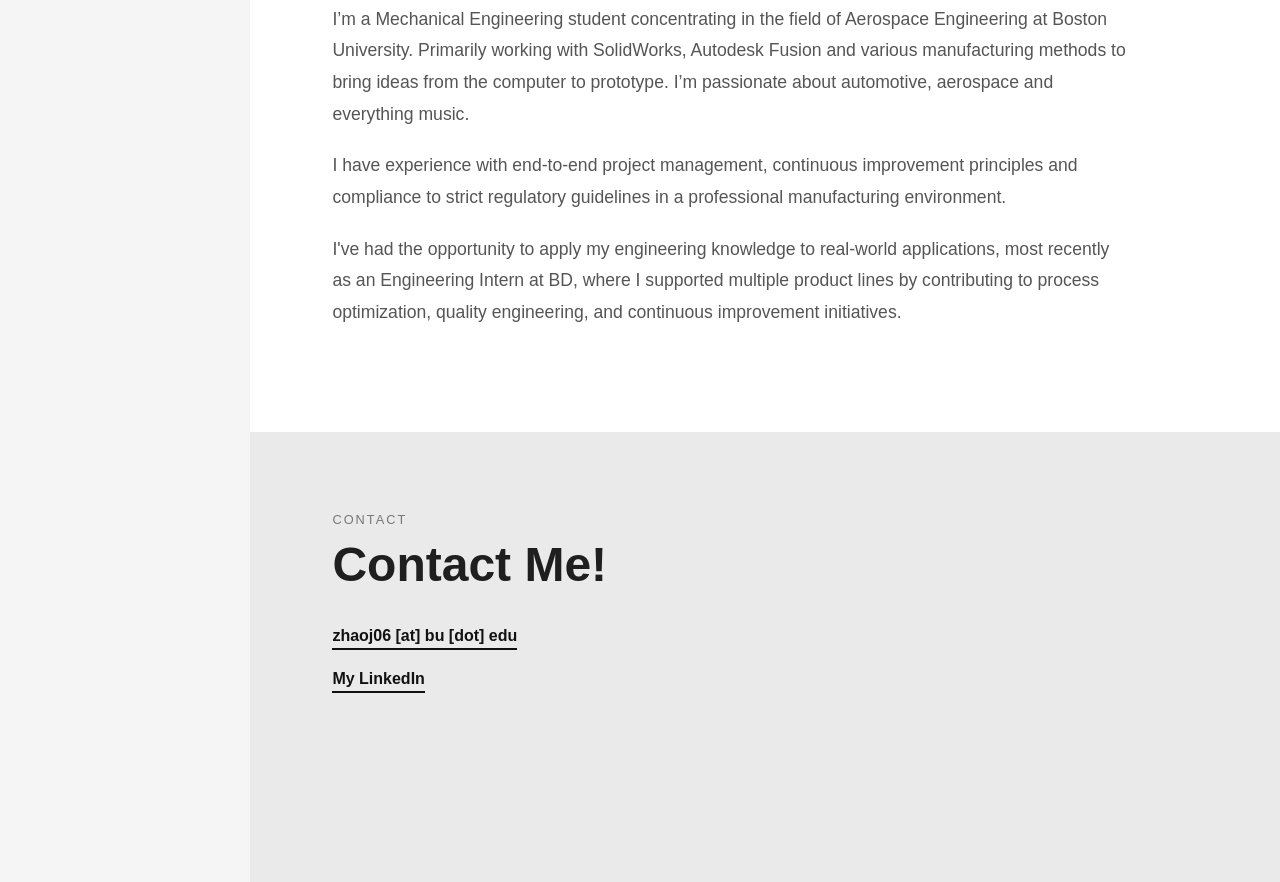
==== commit 1c03b6bc: "Update index.html" ====
--- a/index.html
+++ b/index.html
@@ -483,7 +483,7 @@
         <p class="section-label">About</p>
 
         <h1 class="section-title">
-          Get to know me a little better!
+          Get to know me a little better
         </h1>
 
         <p>
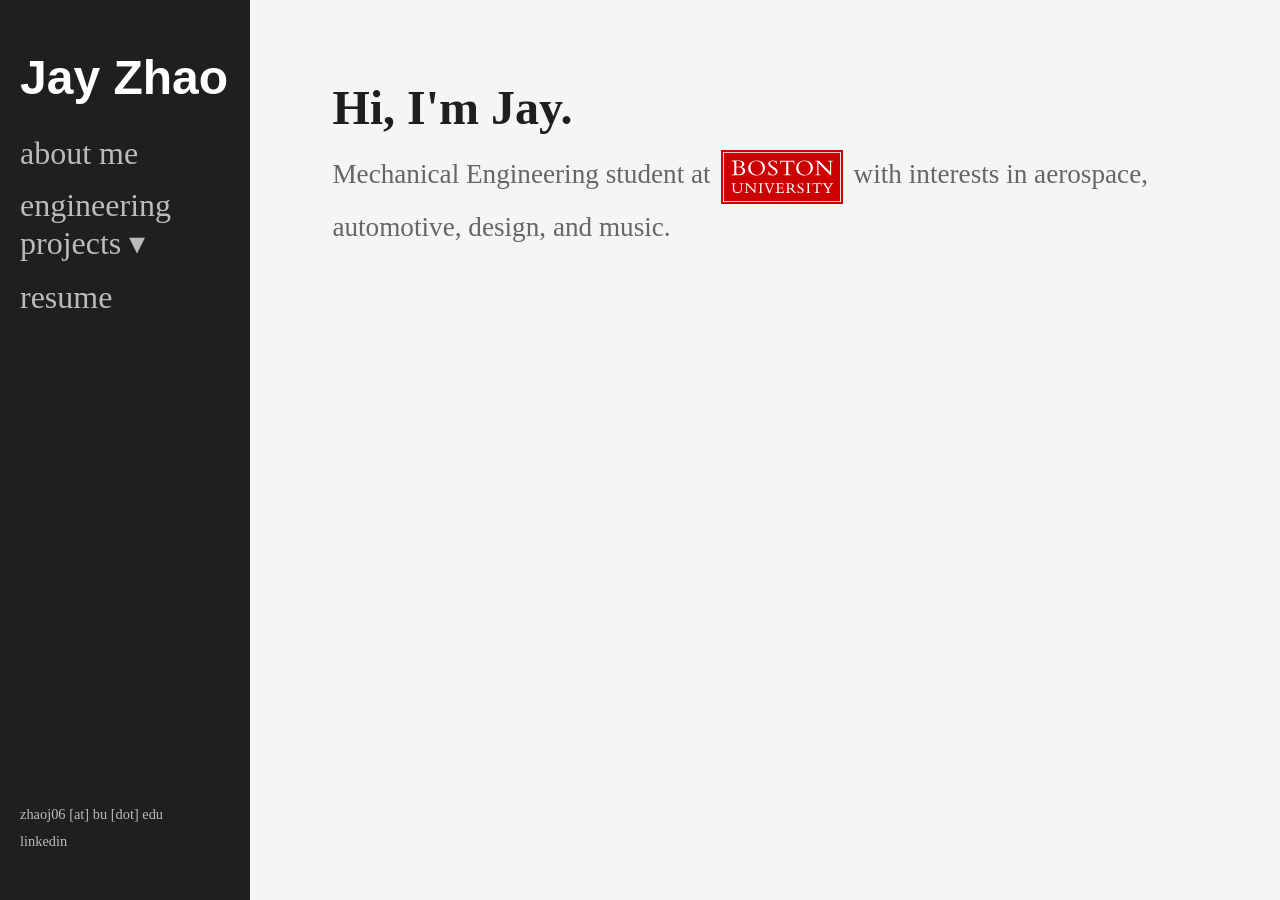
==== commit e0687fdd: "Add portfolio site A" ====
--- a/index.html
+++ b/index.html
@@ -3,541 +3,52 @@
 <head>
   <meta charset="UTF-8" />
   <meta name="viewport" content="width=device-width, initial-scale=1.0" />
-  <title>Jay Zhao | Portfolio</title>
-
-  <style>
-    * {
-      box-sizing: border-box;
-      margin: 0;
-      padding: 0;
-    }
-
-    html {
-      scroll-behavior: smooth;
-    }
-
-    body {
-      font-family: Arial, Helvetica, sans-serif;
-      background: #f5f5f5;
-      color: #1f1f1f;
-    }
-
-    /* LEFT SIDEBAR */
-    .sidebar {
-      position: fixed;
-      left: 0;
-      top: 0;
-      width: 250px;
-      height: 100vh;
-      background: #111;
-      color: white;
-      padding: 50px 30px;
-      display: flex;
-      flex-direction: column;
-      justify-content: space-between;
-    }
-
-    .sidebar h1 {
-      font-size: 2rem;
-      margin-bottom: 8px;
-    }
-
-    .sidebar .subtitle {
-      color: #aaa;
-      font-size: 0.95rem;
-      margin-bottom: 40px;
-    }
-
-    .nav-links {
-      display: flex;
-      flex-direction: column;
-      gap: 15px;
-    }
-
-    .nav-links a {
-      color: #bbb;
-      text-decoration: none;
-      font-size: 1rem;
-      transition: 0.2s;
-    }
-
-    .nav-links a:hover {
-      color: white;
-      padding-left: 5px;
-    }
-
-    /* PROJECT DROPDOWN */
-    .dropdown {
-      display: flex;
-      flex-direction: column;
-    }
-
-    .dropdown-btn {
-      background: none;
-      border: none;
-      color: #bbb;
-      font-size: 1rem;
-      text-align: left;
-      padding: 0;
-      cursor: pointer;
-      font-family: inherit;
-    }
-
-    .dropdown-btn:hover {
-      color: white;
-    }
-
-    .dropdown-content {
-      display: none;
-      flex-direction: column;
-      gap: 10px;
-      margin-top: 12px;
-      margin-left: 15px;
-    }
-
-    .dropdown:hover .dropdown-content {
-      display: flex;
-    }
-
-    .dropdown-content a {
-      font-size: 0.9rem;
-      color: #888;
-    }
-
-    .dropdown-content a:hover {
-      color: white;
-    }
-
-    .sidebar-footer {
-      color: #666;
-      font-size: 0.8rem;
-    }
-
-    /* MAIN CONTENT */
-    .main {
-      margin-left: 250px;
-      min-height: 100vh;
-    }
-
-    section {
-      padding: 80px 8%;
-    }
-
-    /* PROJECTS */
-    #technical-projects {
-      min-height: 100vh;
-    }
-
-    #cad {
-      min-height: 100vh;
-      background: #eeeeee;
-    }
-
-    .section-label {
-      text-transform: uppercase;
-      letter-spacing: 2px;
-      font-size: 0.8rem;
-      color: #777;
-      margin-bottom: 10px;
-    }
-
-    .section-title {
-      font-size: 3rem;
-      margin-bottom: 15px;
-    }
-
-    .section-intro {
-      color: #666;
-      max-width: 650px;
-      margin-bottom: 50px;
-      line-height: 1.7;
-    }
-
-    .project-grid {
-      display: grid;
-      grid-template-columns: repeat(2, 1fr);
-      gap: 25px;
-    }
-
-    .project-card {
-      background: white;
-      border-radius: 12px;
-      padding: 30px;
-      min-height: 240px;
-      border: 1px solid #ddd;
-      transition: 0.25s;
-    }
-
-    .project-card:hover {
-      transform: translateY(-5px);
-      box-shadow: 0 12px 30px rgba(0, 0, 0, 0.08);
-    }
-
-    .project-number {
-      color: #999;
-      font-size: 0.85rem;
-      margin-bottom: 35px;
-    }
-
-    .project-card h2 {
-      font-size: 1.5rem;
-      margin-bottom: 12px;
-    }
-
-    .project-card p {
-      color: #666;
-      line-height: 1.6;
-      margin-bottom: 20px;
-    }
-
-    .project-card a {
-      color: #111;
-      font-weight: bold;
-      text-decoration: none;
-    }
-
-    .project-card a:hover {
-      text-decoration: underline;
-    }
-
-    /* RESUME */
-    #resume {
-      background: white;
-    }
-
-    /* ABOUT */
-    #about {
-      background: white;
-      min-height: 70vh;
-    }
-
-    .about-content {
-      max-width: 800px;
-    }
-
-    .about-content p {
-      font-size: 1.1rem;
-      line-height: 1.8;
-      color: #555;
-      margin-bottom: 20px;
-    }
-
-    /* CONTACT */
-    #contact {
-      background: #eaeaea;
-      min-height: 50vh;
-    }
-
-    .contact-link {
-      display: inline-block;
-      margin-top: 20px;
-      color: #111;
-      font-weight: bold;
-      text-decoration: none;
-      border-bottom: 2px solid #111;
-      padding-bottom: 3px;
-    }
-
-    /* MOBILE */
-    @media (max-width: 800px) {
-      .sidebar {
-        position: relative;
-        width: 100%;
-        height: auto;
-        padding: 30px 25px;
-      }
-
-      .sidebar-footer {
-        display: none;
-      }
-
-      .nav-links {
-        margin-top: 25px;
-      }
-
-      .main {
-        margin-left: 0;
-      }
-
-      .project-grid {
-        grid-template-columns: 1fr;
-      }
-
-      .section-title {
-        font-size: 2.3rem;
-      }
-
-      .dropdown-content {
-        display: flex;
-      }
-    }
-  </style>
+  <title>Jay Zhao | Home</title>
+  <link rel="stylesheet" href="style.css" />
 </head>
 
 <body>
 
   <aside class="sidebar">
-
     <div>
-      <h1>Jay Zhao</h1>
-
-      <p class="subtitle">
-        Mechanical Engineering @ Boston University
-      </p>
+      <h1><a href="index.html" style="color:white; text-decoration:none;">Jay Zhao</a></h1>
 
       <nav class="nav-links">
+        <a href="about.html">about me</a>
 
         <div class="dropdown">
-          <button class="dropdown-btn">Projects ▾</button>
+          <button class="dropdown-btn">engineering projects ▾</button>
 
           <div class="dropdown-content">
-            <a href="#technical-projects">Technical Projects</a>
-            <a href="#cad">Computer-Aided Design</a>
+            <a href="project-01.html">terrier motorsports</a>
+            <a href="project-02.html">automatic color sorter</a>
+            <a href="project-03.html">proj 3</a>
           </div>
         </div>
 
-        <a href="#resume">Resume</a>
-        <a href="#about">About Me</a>
-        <a href="#contact">Contact</a>
-
+        <a href="resume.html">resume</a>
       </nav>
     </div>
 
     <div class="sidebar-footer">
+      <a href="mailto:zhaoj06@bu.edu">zhaoj06 [at] bu [dot] edu</a>
+      <a href="https://www.linkedin.com/in/jzhaonys" target="_blank" rel="noopener noreferrer">linkedin</a>
     </div>
-
   </aside>
 
 
   <main class="main">
 
-    <!-- TECHNICAL PROJECTS -->
-    <section id="technical-projects">
+    <section class="page-section">
 
-      <p class="section-label">Portfolio</p>
-
-      <h1 class="section-title">
-        Technical Projects
-      </h1>
+      <h1 class="section-title">Hi, I'm Jay.</h1>
 
       <p class="section-intro">
-        A collection of academic and personal engineering projects
-        I've worked on.
+        Mechanical Engineering student at <img src="Boston_University_wordmark.svg" alt="Boston University" style="height: 2em; display: inline-block; margin: 0 4px; vertical-align: middle;"> with interests in
+        aerospace, automotive, design, and music.
       </p>
-
-
-      <div class="project-grid">
-
-        <div class="project-card">
-          <p class="project-number">01</p>
-
-          <h2>Project One</h2>
-
-          <p>
-            Add a short description of your project here. Explain what
-            you built, why you built it, and what technologies or tools
-            you used.
-          </p>
-
-          <a href="#">View Project →</a>
-        </div>
-
-
-        <div class="project-card">
-          <p class="project-number">02</p>
-
-          <h2>Project Two</h2>
-
-          <p>
-            Describe another engineering, coding, research, or design
-            project here.
-          </p>
-
-          <a href="#">View Project →</a>
-        </div>
-
-
-        <div class="project-card">
-          <p class="project-number">03</p>
-
-          <h2>Project Three</h2>
-
-          <p>
-            Add information about the problem, your design process,
-            results, and what you learned.
-          </p>
-
-          <a href="#">View Project →</a>
-        </div>
-
-
-        <div class="project-card">
-          <p class="project-number">04</p>
-
-          <h2>Coming Soon</h2>
-
-          <p>
-            Add new technical projects here as you build them.
-          </p>
-
-          <a href="#">More Soon →</a>
-        </div>
-
-      </div>
-
-    </section>
-
-
-    <!-- COMPUTER-AIDED DESIGN -->
-    <section id="cad">
-
-      <p class="section-label">Design Portfolio</p>
-
-      <h1 class="section-title">
-        Computer-Aided Design
-      </h1>
-
-      <p class="section-intro">
-        A collection of CAD models, assemblies, engineering drawings,
-        and mechanical designs.
-      </p>
-
-
-      <div class="project-grid">
-
-        <div class="project-card">
-          <p class="project-number">01</p>
-
-          <h2>CAD Project One</h2>
-
-          <p>
-            Describe your CAD model or mechanical assembly here.
-            Include the software used, design goals, and any important
-            engineering considerations.
-          </p>
-
-          <a href="#">View Design →</a>
-        </div>
-
-
-        <div class="project-card">
-          <p class="project-number">02</p>
-
-          <h2>CAD Project Two</h2>
-
-          <p>
-            Add another SolidWorks, Fusion 360, AutoCAD, or other
-            computer-aided design project here.
-          </p>
-
-          <a href="#">View Design →</a>
-        </div>
-
-
-        <div class="project-card">
-          <p class="project-number">03</p>
-
-          <h2>CAD Project Three</h2>
-
-          <p>
-            Add an assembly, engineering drawing, simulation, or
-            manufacturing-focused design here.
-          </p>
-
-          <a href="#">View Design →</a>
-        </div>
-
-      </div>
-
-    </section>
-
-
-    <!-- RESUME -->
-    <section id="resume">
-
-      <p class="section-label">Experience</p>
-
-      <h1 class="section-title">
-        Resume
-      </h1>
-
-      <p>
-        Updated as of August 16th, 2026
-      </p>
-
-      <iframe
-        src="Zhao Resume 8-13.pdf"
-        width="100%"
-        height="900px"
-        style="border: none; margin-top: 25px;">
-      </iframe>
-
-    </section>
-
-
-    <!-- ABOUT -->
-    <section id="about">
-
-      <div class="about-content">
-
-        <p class="section-label">About</p>
-
-        <h1 class="section-title">
-          Get to know me a little better
-        </h1>
-
-        <p>
-        I’m a Mechanical Engineering student concentrating in the field of Aerospace Engineering at
-        Boston University. Primarily working with SolidWorks, Autodesk Fusion
-        and various manufacturing methods to bring ideas from the computer to prototype.
-        I’m passionate about automotive, aerospace and everything music. 
-        </p>
-        <p>
-        I have experience with end-to-end project management, continuous improvement principles 
-        and compliance to strict regulatory guidelines in a professional manufacturing environment.
-        </p>
-
-        <p>
-       I've had the opportunity to apply my engineering knowledge to real-world applications, 
-        most recently as an Engineering Intern at BD, where I supported multiple product lines by
-        contributing to process optimization, quality engineering, and continuous improvement initiatives. 
-        </p>
-
-
-      </div>
-
-    </section>
-
-
-    <!-- CONTACT -->
-    <section id="contact">
-
-      <p class="section-label">Contact</p>
-
-      <h1 class="section-title">
-        Contact Me!
-      </h1>
-
-      <a
-        class="contact-link"
-        href="mailto:zhaoj06@bu.edu"
-      >
-        zhaoj06 [at] bu [dot] edu
-      </a>
-
-      <br>
-
-      <a
-        class="contact-link"
-        href="https://www.linkedin.com/in/jzhaonys"
-        target="_blank"
-      >
-        My LinkedIn
-      </a>
-
     </section>
 
   </main>
-
 </body>
 </html>
--- a/style.css
+++ b/style.css
@@ -0,0 +1,312 @@
+* {
+      box-sizing: border-box;
+      margin: 0;
+      padding: 0;
+    }
+
+    html {
+      scroll-behavior: smooth;
+    }
+
+    body {
+      font-family: Georgia, 'Times New Roman', Times, serif, Helvetica, sans-serif;
+      background: #f5f5f5;
+      color: #1f1f1f;
+      font-size: 1.2rem;
+    }
+
+    /* LEFT SIDEBAR */
+    .sidebar {
+      position: fixed;
+      left: 0;
+      top: 0;
+      width: 250px;
+      height: 100vh;
+      background: #1f1f1f;
+      color: white;
+      padding: 50px 20px;
+      display: flex;
+      flex-direction: column;
+      justify-content: space-between;
+    }
+/* size for big name */
+    .sidebar h1 {
+      font-size: 3rem;
+      margin-bottom: 30px;
+    }
+
+/* this is the font for big name in corner */
+    .sidebar h1 a {
+      font-family: Avant Garde,sans-serif;
+      color: white;
+      text-decoration: none;
+      white-space: nowrap;
+    }
+    .sidebar .subtitle {
+      color: #aaa;
+      font-size: 1.2rem;
+      margin-bottom: 20px;
+    }
+
+    .nav-links {
+      display: flex;
+      flex-direction: column;
+      gap: 15px;
+    }
+
+    .nav-links a {
+      color: #bbb;
+      text-decoration: none;
+      font-size: 2rem;
+      transition: 0.2s;
+    }
+
+    .nav-links a:hover {
+      color: white;
+      padding-left: 5px;
+    }
+
+    /* PROJECT DROPDOWN */
+    .dropdown {
+      display: flex;
+      flex-direction: column;
+    }
+
+    .dropdown-btn {
+      background: none;
+      border: none;
+      color: #bbb;
+      font-size: 2rem;
+      text-align: left;
+      padding: 0;
+      cursor: pointer;
+      font-family: inherit;
+    }
+
+    .dropdown-btn:hover {
+      color: white;
+    }
+
+    .dropdown-content {
+      display: flex;
+      flex-direction: column;
+      gap: 10px;
+      margin-top: 2px;
+      margin-left: 15px;
+      max-height: 0;
+      overflow: hidden;
+      opacity: 0;
+      pointer-events: none;
+      transform: translateY(-4px);
+      transition: max-height 0.3s ease, opacity 0.2s ease, transform 0.2s ease;
+    }
+
+    .dropdown:hover .dropdown-content {
+      max-height: 200px;
+      opacity: 1;
+      pointer-events: auto;
+      transform: translateY(0);
+    }
+
+    .dropdown-content a {
+      font-size: 1.2rem;
+      color: #888;
+    }
+
+    .dropdown-content a:hover {
+      color: white;
+    }
+
+    .sidebar-footer {
+      display: flex;
+      flex-direction: column;
+      gap: 10px;
+      color: #666;
+      font-size: 0.9rem;
+    }
+
+    .sidebar-footer a {
+      color: #bbb;
+      text-decoration: none;
+    }
+
+    .sidebar-footer a:hover {
+      color: white;
+    }
+
+    /* MAIN CONTENT */
+    .main {
+      margin-left: 250px;
+      min-height: 100vh;
+    }
+
+    section {
+      padding: 80px 8%;
+    }
+
+    /* ENGINEERING PROJECTS */
+    .page-section {
+      min-height: 100vh;
+    }
+
+    .section-label {
+      text-transform: uppercase;
+      letter-spacing: 2px;
+      font-size: 0.8rem;
+      color: #777;
+      margin-bottom: 10px;
+    }
+
+    .section-title {
+      font-size: 3rem;
+      margin-bottom: 15px;
+    }
+
+    .section-intro {
+      font-size: 1.7rem;
+      color: #666;
+      max-width: 900px;
+      margin-bottom: 50px;
+      line-height: 1.7;
+    }
+
+    /* RESUME */
+    #resume {
+      background: white;
+    }
+
+    /* ABOUT */
+    #about {
+      background: white;
+      min-height: 70vh;
+    }
+
+    .about-content {
+      max-width: 800px;
+    }
+
+    .about-content p {
+      font-size: 1.1rem;
+      line-height: 1.8;
+      color: #555;
+      margin-bottom: 20px;
+    }
+
+    /* CONTACT */
+    #contact {
+      background: #eaeaea;
+      min-height: 50vh;
+    }
+
+    .contact-list {
+      display: flex;
+      flex-direction: column;
+      align-items: flex-start;
+      gap: 18px;
+      margin-top: 24px;
+    }
+
+    .contact-link {
+      display: inline-flex;
+      align-items: center;
+      gap: 10px;
+      color: #111;
+      font-weight: bold;
+      text-decoration: none;
+      border-bottom: 2px solid #111;
+      padding-bottom: 3px;
+      transition: 0.2s ease;
+    }
+
+    .contact-link:hover {
+      opacity: 0.75;
+    }
+
+    .contact-icon {
+      width: 20px;
+      height: 20px;
+      flex-shrink: 0;
+      fill: currentColor;
+    }
+
+    /* MOBILE */
+    @media (max-width: 800px) {
+      .sidebar {
+        position: relative;
+        width: 100%;
+        height: auto;
+        padding: 24px 18px;
+      }
+
+      .sidebar h1 {
+        font-size: 2.2rem;
+      }
+
+      .sidebar .subtitle {
+        font-size: 0.9rem;
+        margin-bottom: 12px;
+      }
+
+      .nav-links a,
+      .dropdown-btn {
+        font-size: 1.05rem;
+      }
+
+      .dropdown-content a {
+        font-size: 0.95rem;
+      }
+
+      .sidebar-footer {
+        display: flex;
+        margin-top: 18px;
+      }
+
+      .nav-links {
+        margin-top: 20px;
+      }
+
+      .main {
+        margin-left: 0;
+      }
+
+      .section-title {
+        font-size: 2.3rem;
+      }
+
+      .section-intro {
+        margin-bottom: 30px;
+      }
+
+      .dropdown-content {
+        display: flex;
+      }
+    }
+
+/* ACTIVE NAV */
+.nav-links a.active {
+  color: white;
+  font-weight: bold;
+}
+
+/* GENERAL PAGE CONTENT */
+.page-section {
+  min-height: 100vh;
+}
+
+.body-copy {
+  max-width: 800px;
+}
+
+.body-copy p {
+  font-size: 1.1rem;
+  line-height: 1.8;
+  color: #555;
+  margin-bottom: 20px;
+}
+
+.resume-frame {
+  width: 100%;
+  height: 900px;
+  border: none;
+  margin-top: 25px;
+}
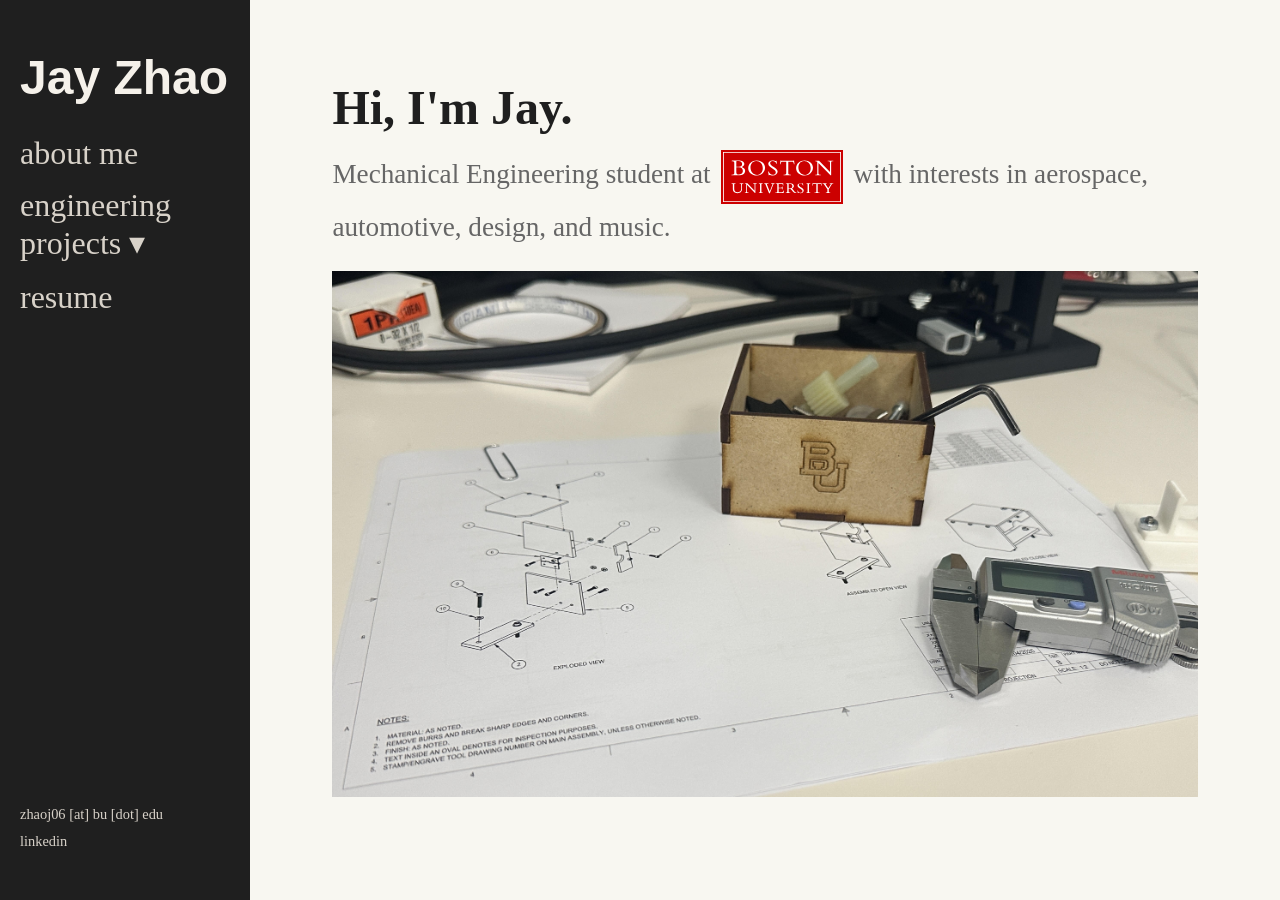
==== commit b25be47d: "added resume, general page updates" ====
--- a/index.html
+++ b/index.html
@@ -11,7 +11,7 @@
 
   <aside class="sidebar">
     <div>
-      <h1><a href="index.html" style="color:white; text-decoration:none;">Jay Zhao</a></h1>
+      <h1><a href="index.html">Jay Zhao</a></h1>
 
       <nav class="nav-links">
         <a href="about.html">about me</a>
@@ -44,9 +44,12 @@
       <h1 class="section-title">Hi, I'm Jay.</h1>
 
       <p class="section-intro">
-        Mechanical Engineering student at <img src="Boston_University_wordmark.svg" alt="Boston University" style="height: 2em; display: inline-block; margin: 0 4px; vertical-align: middle;"> with interests in
+        Mechanical Engineering student at <img class="university-logo" src="Boston_University_wordmark.svg" alt="Boston University"> with interests in
         aerospace, automotive, design, and music.
       </p>
+      <img src="desk.jpg"
+       alt="My desk"
+      style="width: 100%; height: auto; display: block; margin: 0;">
     </section>
 
   </main>
--- a/style.css
+++ b/style.css
@@ -10,7 +10,7 @@
 
     body {
       font-family: Georgia, 'Times New Roman', Times, serif, Helvetica, sans-serif;
-      background: #f5f5f5;
+      background: #f8f7f1;
       color: #1f1f1f;
       font-size: 1.2rem;
     }
@@ -23,30 +23,24 @@
       width: 250px;
       height: 100vh;
       background: #1f1f1f;
-      color: white;
+      color: #f5f1ea;
       padding: 50px 20px;
       display: flex;
       flex-direction: column;
       justify-content: space-between;
     }
-/* size for big name */
+
     .sidebar h1 {
       font-size: 3rem;
       margin-bottom: 30px;
     }
 
-/* this is the font for big name in corner */
     .sidebar h1 a {
-      font-family: Avant Garde,sans-serif;
-      color: white;
+      font-family: "Avant Garde", sans-serif;
+      color: #f5f1ea;
       text-decoration: none;
       white-space: nowrap;
     }
-    .sidebar .subtitle {
-      color: #aaa;
-      font-size: 1.2rem;
-      margin-bottom: 20px;
-    }
 
     .nav-links {
       display: flex;
@@ -55,7 +49,7 @@
     }
 
     .nav-links a {
-      color: #bbb;
+      color: #d8d2c9;
       text-decoration: none;
       font-size: 2rem;
       transition: 0.2s;
@@ -75,7 +69,7 @@
     .dropdown-btn {
       background: none;
       border: none;
-      color: #bbb;
+      color: #d8d2c9;
       font-size: 2rem;
       text-align: left;
       padding: 0;
@@ -110,7 +104,7 @@
 
     .dropdown-content a {
       font-size: 1.2rem;
-      color: #888;
+      color: #c9c4bc;
     }
 
     .dropdown-content a:hover {
@@ -121,12 +115,12 @@
       display: flex;
       flex-direction: column;
       gap: 10px;
-      color: #666;
+      color: #c9c4bc;
       font-size: 0.9rem;
     }
 
     .sidebar-footer a {
-      color: #bbb;
+      color: #d8d2c9;
       text-decoration: none;
     }
 
@@ -160,25 +154,21 @@
     .section-title {
       font-size: 3rem;
       margin-bottom: 15px;
-    }
+    }  
 
     .section-intro {
       font-size: 1.7rem;
       color: #666;
       max-width: 900px;
-      margin-bottom: 50px;
+      margin-bottom: 20px;
       line-height: 1.7;
     }
 
-    /* RESUME */
-    #resume {
-      background: white;
-    }
-
-    /* ABOUT */
-    #about {
-      background: white;
-      min-height: 70vh;
+    .university-logo {
+      height: 2em;
+      display: inline-block;
+      margin: 0 4px;
+      vertical-align: middle;
     }
 
     .about-content {
@@ -190,43 +180,6 @@
       line-height: 1.8;
       color: #555;
       margin-bottom: 20px;
-    }
-
-    /* CONTACT */
-    #contact {
-      background: #eaeaea;
-      min-height: 50vh;
-    }
-
-    .contact-list {
-      display: flex;
-      flex-direction: column;
-      align-items: flex-start;
-      gap: 18px;
-      margin-top: 24px;
-    }
-
-    .contact-link {
-      display: inline-flex;
-      align-items: center;
-      gap: 10px;
-      color: #111;
-      font-weight: bold;
-      text-decoration: none;
-      border-bottom: 2px solid #111;
-      padding-bottom: 3px;
-      transition: 0.2s ease;
-    }
-
-    .contact-link:hover {
-      opacity: 0.75;
-    }
-
-    .contact-icon {
-      width: 20px;
-      height: 20px;
-      flex-shrink: 0;
-      fill: currentColor;
     }
 
     /* MOBILE */
@@ -242,11 +195,6 @@
         font-size: 2.2rem;
       }
 
-      .sidebar .subtitle {
-        font-size: 0.9rem;
-        margin-bottom: 12px;
-      }
-
       .nav-links a,
       .dropdown-btn {
         font-size: 1.05rem;
@@ -257,7 +205,6 @@
       }
 
       .sidebar-footer {
-        display: flex;
         margin-top: 18px;
       }
 
@@ -277,36 +224,15 @@
         margin-bottom: 30px;
       }
 
-      .dropdown-content {
-        display: flex;
-      }
-    }
-
-/* ACTIVE NAV */
-.nav-links a.active {
-  color: white;
-  font-weight: bold;
-}
-
-/* GENERAL PAGE CONTENT */
-.page-section {
-  min-height: 100vh;
-}
-
-.body-copy {
-  max-width: 800px;
-}
-
-.body-copy p {
-  font-size: 1.1rem;
-  line-height: 1.8;
-  color: #555;
-  margin-bottom: 20px;
-}
-
-.resume-frame {
-  width: 100%;
-  height: 900px;
-  border: none;
-  margin-top: 25px;
-}
+    }
+
+    .body-copy {
+      max-width: 800px;
+    }
+
+    .resume-frame {
+      width: 100%;
+      height: 900px;
+      border: none;
+      margin-top: 25px;
+    }
